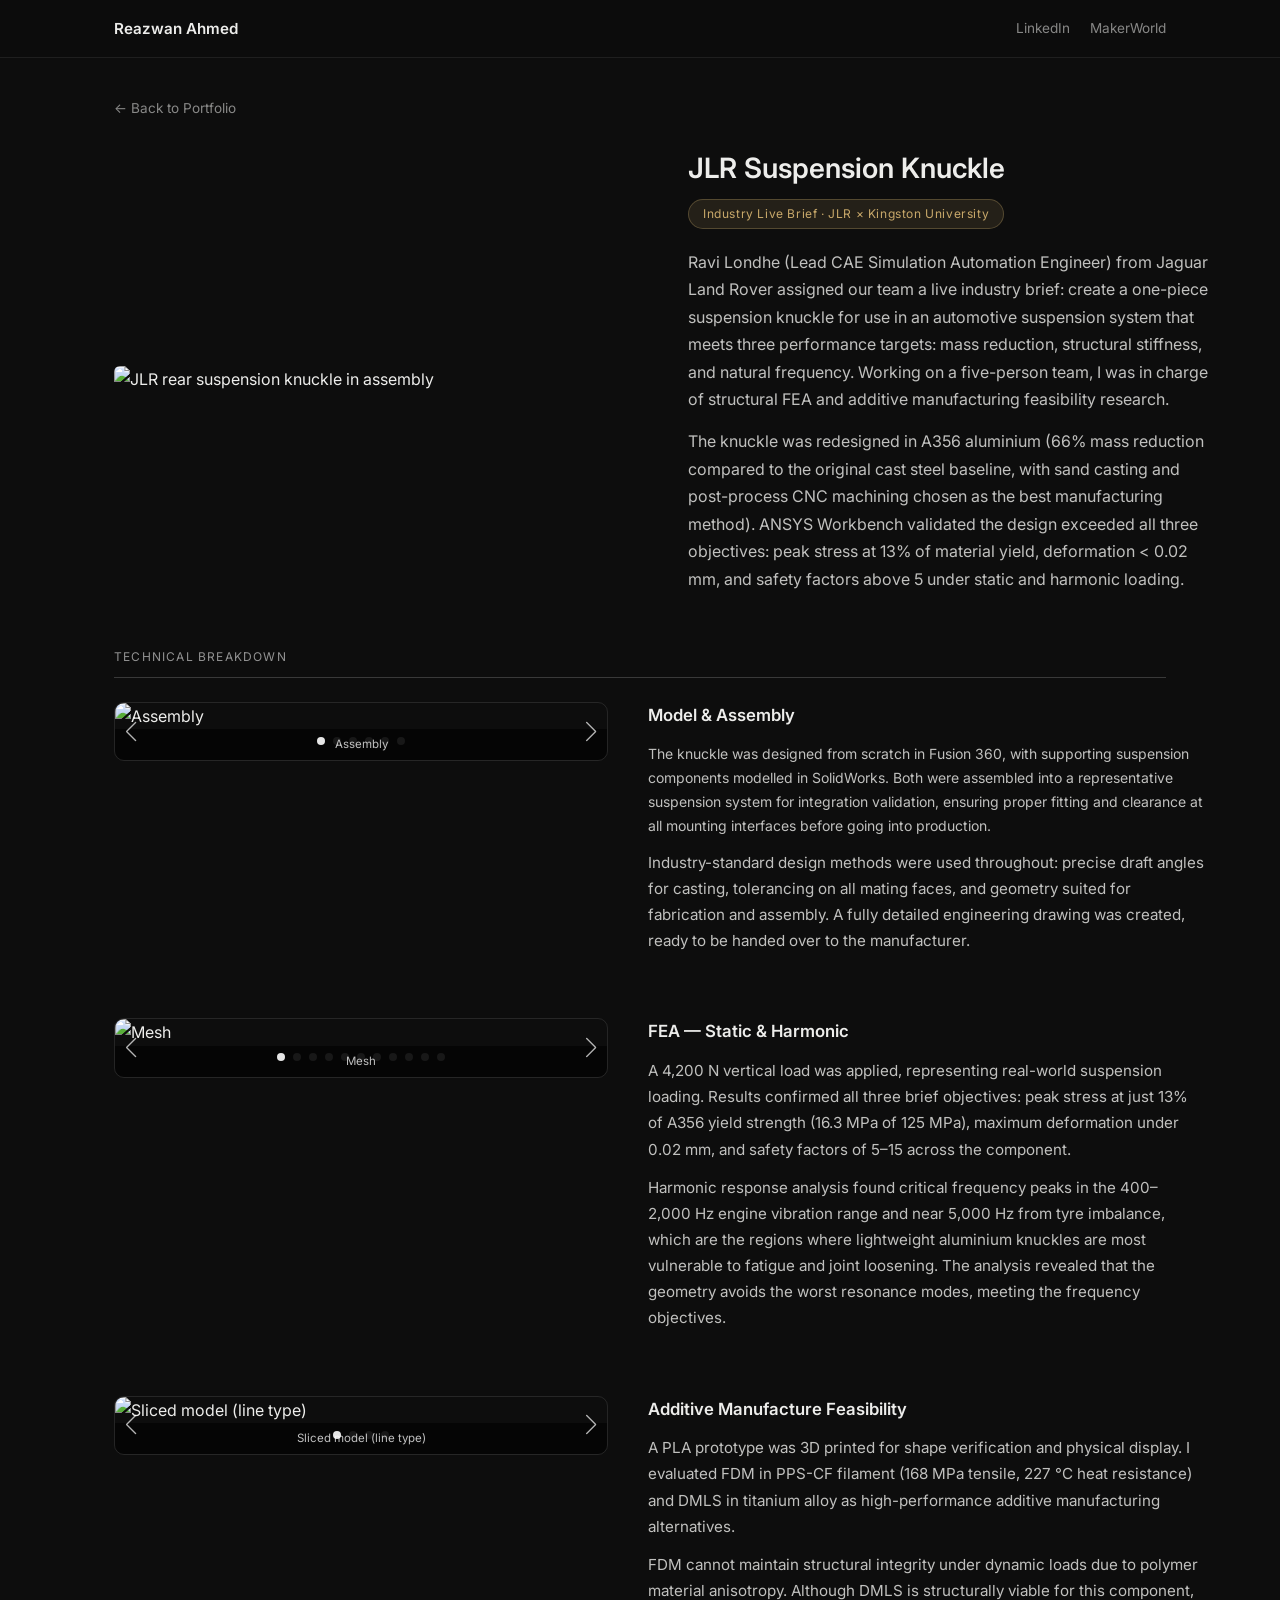
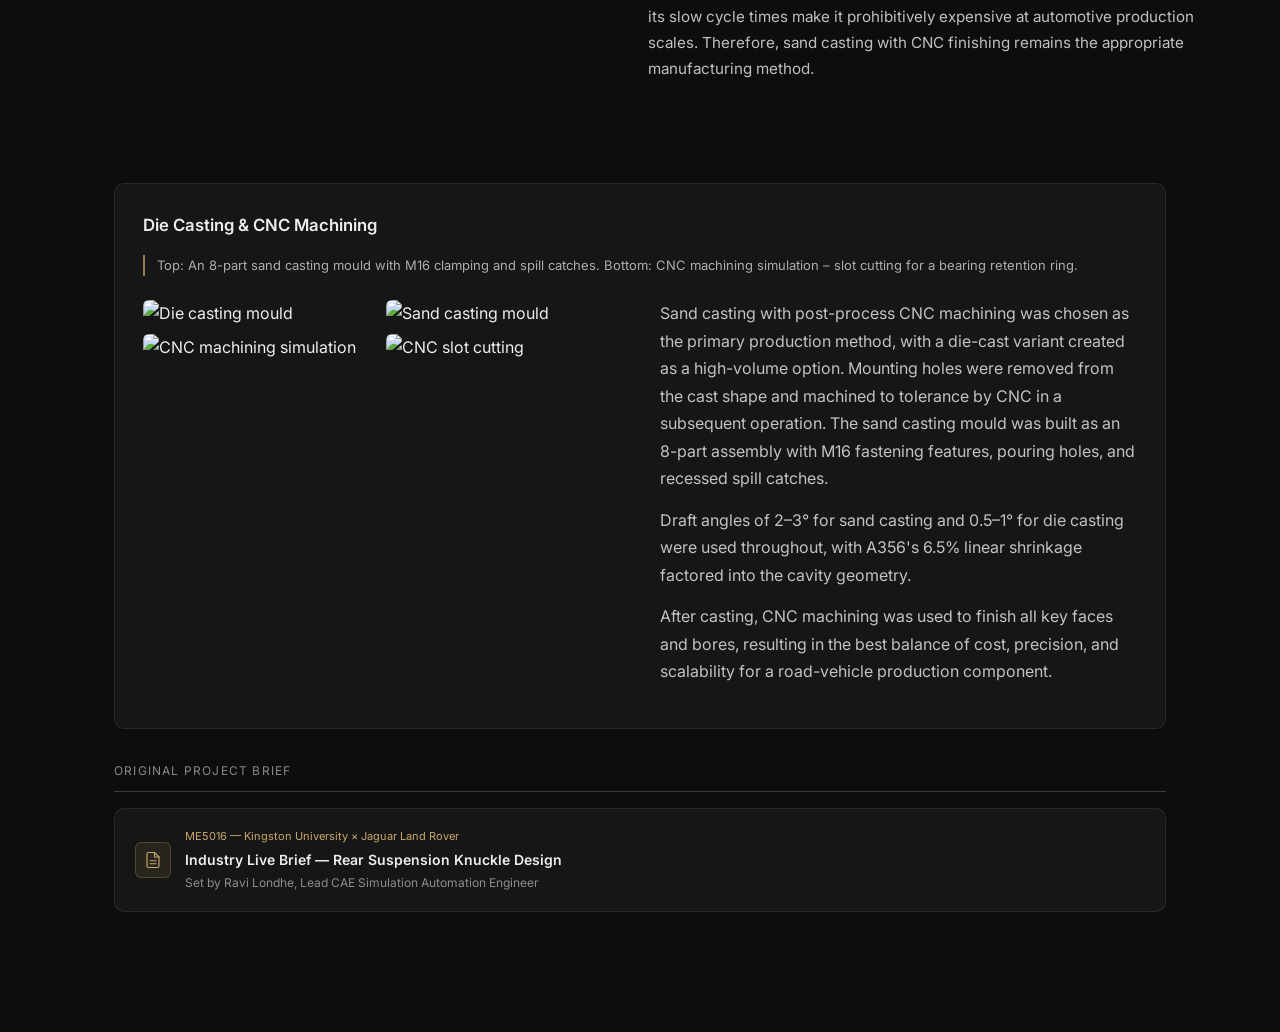
==== steering-knuckle-design.html @ e735f598 "Add files via upload" ====
<!DOCTYPE html>
<html lang="en">
<head>
  <meta charset="UTF-8">
  <meta name="viewport" content="width=device-width, initial-scale=1.0">
  <title>Steering Knuckle Design — Reazwan Ahmed</title>
  <link rel="stylesheet" href="https://cdn.jsdelivr.net/npm/swiper@11/swiper-bundle.min.css">
  <link rel="stylesheet" href="style.css">
  <style>
    :root { --accent: #c8a86a; }
    .proj-tag { background: rgba(200,168,106,0.12); color: var(--accent); border: 1px solid rgba(200,168,106,0.3); }
    .img-card:hover { border-color: rgba(200,168,106,0.4); box-shadow: 0 6px 28px rgba(200,168,106,0.15); }
    .tech-divider { color: var(--accent); opacity: 1; letter-spacing: 0.1em; text-transform: uppercase; color: rgba(255,255,255,0.55); }
    .dc-note { border-left-color: var(--accent); }
    .brief-meta { color: var(--accent); }
    .brief-icon { background: rgba(200,168,106,0.1); border: 1px solid rgba(200,168,106,0.25); }
  </style>
</head>
<body>

<header class="site-header">
  <div class="header-inner">
    <a href="index.html" class="site-name">Reazwan Ahmed</a>
    <nav class="header-nav">
      <a href="https://www.linkedin.com/in/reazwan-ahmed-b63a71216/" target="_blank" rel="noopener">LinkedIn</a>
      <a href="https://makerworld.com/en/@ShadowLord" target="_blank" rel="noopener">MakerWorld</a>
    </nav>
  </div>
</header>

<div class="page-wrap">

  <a href="index.html" class="back-link">&#8592; Back to Portfolio</a>

  <!-- Hero -->
  <div class="proj-hero" style="grid-template-columns: 50% 50%;">
    <div>
      <img src="https://myportfolioreazwan.com/wp-content/uploads/2025/04/image-1.png"
           alt="JLR rear suspension knuckle in assembly"
           style="width:100%; border-radius:6px;">
    </div>
    <div>
      <h1>JLR Suspension Knuckle</h1>
      <span class="proj-tag">Industry Live Brief &middot; JLR &times; Kingston University</span>
      <p>Ravi Londhe (Lead CAE Simulation Automation Engineer) from Jaguar Land Rover assigned our team a live industry brief: create a one-piece suspension knuckle for use in an automotive suspension system that meets three performance targets: mass reduction, structural stiffness, and natural frequency. Working on a five-person team, I was in charge of structural FEA and additive manufacturing feasibility research.</p>
      <p>The knuckle was redesigned in A356 aluminium (66% mass reduction compared to the original cast steel baseline, with sand casting and post-process CNC machining chosen as the best manufacturing method). ANSYS Workbench validated the design exceeded all three objectives: peak stress at 13% of material yield, deformation &lt; 0.02 mm, and safety factors above 5 under static and harmonic loading.</p>
    </div>
  </div>

  <p class="tech-divider">Technical Breakdown</p>

  <!-- Model & Assembly -->
  <div class="row-2col" style="grid-template-columns: 47% 53%;">
    <div class="img-card">
      <div class="swiper" id="sw-model">
        <div class="swiper-wrapper">
          <div class="swiper-slide"><figure><img src="https://myportfolioreazwan.com/wp-content/uploads/2025/04/picture4-1.png" alt="Assembly"><figcaption>Assembly</figcaption></figure></div>
          <div class="swiper-slide"><figure><img src="https://myportfolioreazwan.com/wp-content/uploads/2025/04/picture5-1.png" alt="Assembly"><figcaption>Assembly</figcaption></figure></div>
          <div class="swiper-slide"><figure><img src="https://myportfolioreazwan.com/wp-content/uploads/2025/04/picture6-1.png" alt="Assembly"><figcaption>Assembly</figcaption></figure></div>
          <div class="swiper-slide"><figure><img src="https://myportfolioreazwan.com/wp-content/uploads/2025/04/picture2.png" alt="3D Model"><figcaption>3D Model</figcaption></figure></div>
          <div class="swiper-slide"><figure><img src="https://myportfolioreazwan.com/wp-content/uploads/2025/04/picture3-1.png" alt="3D Model"><figcaption>3D Model</figcaption></figure></div>
          <div class="swiper-slide"><figure><img src="https://myportfolioreazwan.com/wp-content/uploads/2026/05/part-drawing.png" alt="Engineering Drawing"><figcaption>Engineering Drawing</figcaption></figure></div>
        </div>
        <div class="swiper-pagination"></div>
        <div class="swiper-button-prev"></div>
        <div class="swiper-button-next"></div>
      </div>
    </div>
    <div>
      <h3>Model &amp; Assembly</h3>
      <p class="sm">The knuckle was designed from scratch in Fusion 360, with supporting suspension components modelled in SolidWorks. Both were assembled into a representative suspension system for integration validation, ensuring proper fitting and clearance at all mounting interfaces before going into production.</p>
      <p>Industry-standard design methods were used throughout: precise draft angles for casting, tolerancing on all mating faces, and geometry suited for fabrication and assembly. A fully detailed engineering drawing was created, ready to be handed over to the manufacturer.</p>
    </div>
  </div>

  <!-- FEA -->
  <div class="row-2col" style="grid-template-columns: 47% 53%;">
    <div class="img-card">
      <div class="swiper" id="sw-fea">
        <div class="swiper-wrapper">
          <div class="swiper-slide"><figure><img src="https://myportfolioreazwan.com/wp-content/uploads/2025/04/picture7-1.png" alt="Mesh"><figcaption>Mesh</figcaption></figure></div>
          <div class="swiper-slide"><figure><img src="https://myportfolioreazwan.com/wp-content/uploads/2025/04/picture9.png" alt="Force / Load"><figcaption>Force / Load</figcaption></figure></div>
          <div class="swiper-slide"><figure><img src="https://myportfolioreazwan.com/wp-content/uploads/2025/04/equivalent-von-mises-stress1.png" alt="Von Mises stress"><figcaption>Von Mises stress</figcaption></figure></div>
          <div class="swiper-slide"><figure><img src="https://myportfolioreazwan.com/wp-content/uploads/2025/04/equivalent-von-mises-stress.png" alt="Von Mises stress — critical region"><figcaption>Von Mises stress — critical region</figcaption></figure></div>
          <div class="swiper-slide"><figure><img src="https://myportfolioreazwan.com/wp-content/uploads/2025/04/picture12.png" alt="Total deformation"><figcaption>Total deformation</figcaption></figure></div>
          <div class="swiper-slide"><figure><img src="https://myportfolioreazwan.com/wp-content/uploads/2025/04/picture11.png" alt="Total deformation — detail"><figcaption>Total deformation — detail</figcaption></figure></div>
          <div class="swiper-slide"><figure><img src="https://myportfolioreazwan.com/wp-content/uploads/2025/04/equivalent-von-mises-strain2.png" alt="Normal strain"><figcaption>Normal strain</figcaption></figure></div>
          <div class="swiper-slide"><figure><img src="https://myportfolioreazwan.com/wp-content/uploads/2025/04/equivalent-von-mises-strain.png" alt="Normal strain — critical region"><figcaption>Normal strain — critical region</figcaption></figure></div>
          <div class="swiper-slide"><figure><img src="https://myportfolioreazwan.com/wp-content/uploads/2026/05/harnoniuc-rsponse-stress-1.png" alt="Harmonic response — stress"><figcaption>Harmonic response — stress</figcaption></figure></div>
          <div class="swiper-slide"><figure><img src="https://myportfolioreazwan.com/wp-content/uploads/2026/05/harnoniuc-rsponse-deformation.png" alt="Harmonic response — deformation"><figcaption>Harmonic response — deformation</figcaption></figure></div>
          <div class="swiper-slide"><figure><img src="https://myportfolioreazwan.com/wp-content/uploads/2026/05/harnoniuc-rsponse-strain.png" alt="Harmonic response — strain"><figcaption>Harmonic response — strain</figcaption></figure></div>
        </div>
        <div class="swiper-pagination"></div>
        <div class="swiper-button-prev"></div>
        <div class="swiper-button-next"></div>
      </div>
    </div>
    <div>
      <h3>FEA — Static &amp; Harmonic</h3>
      <p>A 4,200&nbsp;N vertical load was applied, representing real-world suspension loading. Results confirmed all three brief objectives: peak stress at just 13% of A356 yield strength (16.3&nbsp;MPa of 125&nbsp;MPa), maximum deformation under 0.02&nbsp;mm, and safety factors of 5–15 across the component.</p>
      <p>Harmonic response analysis found critical frequency peaks in the 400–2,000&nbsp;Hz engine vibration range and near 5,000&nbsp;Hz from tyre imbalance, which are the regions where lightweight aluminium knuckles are most vulnerable to fatigue and joint loosening. The analysis revealed that the geometry avoids the worst resonance modes, meeting the frequency objectives.</p>
    </div>
  </div>

  <!-- Additive Manufacture -->
  <div class="row-2col" style="grid-template-columns: 47% 53%;">
    <div class="img-card">
      <div class="swiper" id="sw-am">
        <div class="swiper-wrapper">
          <div class="swiper-slide"><figure><img src="https://myportfolioreazwan.com/wp-content/uploads/2025/04/3d2.png" alt="Sliced model (line type)"><figcaption>Sliced model (line type)</figcaption></figure></div>
          <div class="swiper-slide"><figure><img src="https://myportfolioreazwan.com/wp-content/uploads/2026/05/layer-line-400-780.png" alt="Layer 400 of 740"><figcaption>Layer 400 of 740</figcaption></figure></div>
          <div class="swiper-slide"><figure><img src="https://myportfolioreazwan.com/wp-content/uploads/2025/04/3d1.png" alt="Print orientations"><figcaption>Print orientations</figcaption></figure></div>
          <div class="swiper-slide"><figure><img src="https://myportfolioreazwan.com/wp-content/uploads/2025/04/picture13.jpg" alt="Printed PLA prototype"><figcaption>Printed PLA prototype</figcaption></figure></div>
        </div>
        <div class="swiper-pagination"></div>
        <div class="swiper-button-prev"></div>
        <div class="swiper-button-next"></div>
      </div>
    </div>
    <div>
      <h3>Additive Manufacture Feasibility</h3>
      <p>A PLA prototype was 3D printed for shape verification and physical display. I evaluated FDM in PPS-CF filament (168&nbsp;MPa tensile, 227&nbsp;°C heat resistance) and DMLS in titanium alloy as high-performance additive manufacturing alternatives.</p>
      <p>FDM cannot maintain structural integrity under dynamic loads due to polymer material anisotropy. Although DMLS is structurally viable for this component, its slow cycle times make it prohibitively expensive at automotive production scales. Therefore, sand casting with CNC finishing remains the appropriate manufacturing method.</p>
    </div>
  </div>

  <!-- Die Casting card -->
  <div class="dc-card">
    <h3>Die Casting &amp; CNC Machining</h3>
    <p class="dc-note">Top: An 8-part sand casting mould with M16 clamping and spill catches. Bottom: CNC machining simulation – slot cutting for a bearing retention ring.</p>
    <div class="dc-inner">
      <div class="dc-gallery">
        <img src="https://myportfolioreazwan.com/wp-content/uploads/2026/05/picture7.jpg" alt="Die casting mould" loading="lazy">
        <img src="https://myportfolioreazwan.com/wp-content/uploads/2026/05/mouldcastingpicturewithclampig2.png" alt="Sand casting mould" loading="lazy">
        <img src="https://myportfolioreazwan.com/wp-content/uploads/2026/05/cnc-machine.png" alt="CNC machining simulation" loading="lazy">
        <img src="https://myportfolioreazwan.com/wp-content/uploads/2026/05/cnc-machine-2-.png" alt="CNC slot cutting" loading="lazy">
      </div>
      <div class="dc-text">
        <p>Sand casting with post-process CNC machining was chosen as the primary production method, with a die-cast variant created as a high-volume option. Mounting holes were removed from the cast shape and machined to tolerance by CNC in a subsequent operation. The sand casting mould was built as an 8-part assembly with M16 fastening features, pouring holes, and recessed spill catches.</p>
        <p>Draft angles of 2–3° for sand casting and 0.5–1° for die casting were used throughout, with A356's 6.5% linear shrinkage factored into the cavity geometry.</p>
        <p>After casting, CNC machining was used to finish all key faces and bores, resulting in the best balance of cost, precision, and scalability for a road-vehicle production component.</p>
      </div>
    </div>
  </div>

  <!-- Project brief (no link — contains personal contact details) -->
  <div class="brief-section">
    <p class="brief-lbl">Original project brief</p>
    <div class="brief-card">
      <div class="brief-icon">
        <svg width="18" height="18" viewBox="0 0 24 24" fill="none" stroke="#c8a86a" stroke-width="1.5" stroke-linecap="round" stroke-linejoin="round">
          <path d="M14 2H6a2 2 0 00-2 2v16a2 2 0 002 2h12a2 2 0 002-2V8z"></path>
          <polyline points="14 2 14 8 20 8"></polyline>
          <line x1="16" y1="13" x2="8" y2="13"></line>
          <line x1="16" y1="17" x2="8" y2="17"></line>
        </svg>
      </div>
      <div>
        <div class="brief-meta">ME5016 — Kingston University &times; Jaguar Land Rover</div>
        <div class="brief-title">Industry Live Brief — Rear Suspension Knuckle Design</div>
        <div class="brief-sub">Set by Ravi Londhe, Lead CAE Simulation Automation Engineer</div>
      </div>
    </div>
  </div>

</div>

<script src="https://cdn.jsdelivr.net/npm/swiper@11/swiper-bundle.min.js"></script>
<script>
  const cfg = {
    loop: true,
    navigation: { nextEl: '.swiper-button-next', prevEl: '.swiper-button-prev' },
    pagination: { el: '.swiper-pagination', clickable: true },
  };
  new Swiper('#sw-model', cfg);
  new Swiper('#sw-fea', cfg);
  new Swiper('#sw-am', cfg);
</script>

</body>
</html>
---- style.css ----
@import url('https://fonts.googleapis.com/css2?family=Inter:wght@300;400;500;600;700&display=swap');

*, *::before, *::after { box-sizing: border-box; margin: 0; padding: 0; }
img { max-width: 100%; display: block; }
a { color: inherit; text-decoration: none; }
button { font-family: inherit; cursor: pointer; }

:root {
  --bg: #0d0d0d;
  --surface: rgba(255,255,255,0.04);
  --border: rgba(255,255,255,0.08);
  --border-h: rgba(255,255,255,0.22);
  --text: #ededeb;
  --muted: rgba(237,237,235,0.55);
  --max-w: 1100px;
  --px: 24px;
}

html { scroll-behavior: smooth; }

body {
  background: var(--bg);
  color: var(--text);
  font-family: 'Inter', -apple-system, BlinkMacSystemFont, 'Segoe UI', sans-serif;
  font-size: 16px;
  line-height: 1.65;
  -webkit-font-smoothing: antialiased;
}

/* ─── HEADER ─── */
.site-header {
  position: sticky;
  top: 0;
  z-index: 100;
  background: rgba(13,13,13,0.88);
  backdrop-filter: blur(12px);
  -webkit-backdrop-filter: blur(12px);
  border-bottom: 1px solid var(--border);
}

.header-inner {
  max-width: var(--max-w);
  margin: 0 auto;
  padding: 16px var(--px);
  display: flex;
  align-items: center;
  justify-content: space-between;
}

.site-name { font-weight: 600; font-size: 0.95rem; }

.header-nav { display: flex; gap: 20px; }
.header-nav a {
  font-size: 0.85rem;
  color: var(--muted);
  transition: color 0.15s;
}
.header-nav a:hover { color: var(--text); }

/* ─── HERO ─── */
.hero {
  max-width: var(--max-w);
  margin: 0 auto;
  padding: 64px var(--px) 48px;
  display: grid;
  grid-template-columns: 40% 1fr;
  gap: 52px;
  align-items: center;
}

.hero-photo img {
  width: 100%;
  border-radius: 8px;
}

.hero-bio h1 {
  font-size: 2rem;
  font-weight: 400;
  line-height: 1.2;
  margin-bottom: 20px;
}

.hero-bio h1 strong { font-weight: 700; }

.hero-bio p {
  font-size: 0.95rem;
  line-height: 1.72;
  color: rgba(237,237,235,0.78);
  margin-bottom: 14px;
}

.hero-links {
  display: flex;
  gap: 10px;
  margin: 24px 0 14px;
}

.hero-links a {
  font-size: 0.85rem;
  border: 1px solid var(--border);
  border-radius: 6px;
  padding: 6px 16px;
  color: var(--muted);
  transition: all 0.15s;
}
.hero-links a:hover { color: var(--text); border-color: var(--border-h); }

.cv-btn {
  display: inline-block;
  background: var(--surface);
  border: 1px solid var(--border);
  border-radius: 8px;
  padding: 10px 20px;
  font-size: 0.875rem;
  font-weight: 500;
  transition: all 0.15s;
}
.cv-btn:hover { background: rgba(255,255,255,0.08); border-color: var(--border-h); }

/* ─── SECTION SHARED ─── */
.section-wrap {
  max-width: var(--max-w);
  margin: 0 auto;
  padding: 0 var(--px) 64px;
}

.section-h2 {
  font-size: 1.35rem;
  font-weight: 600;
  margin-bottom: 32px;
}

/* ─── PORTFOLIO GRID ─── */
.projects-grid {
  display: grid;
  grid-template-columns: repeat(2, 1fr);
  gap: 18px;
}

.project-card {
  background: var(--surface);
  border: 1px solid var(--border);
  border-radius: 10px;
  overflow: hidden;
  display: block;
  transition: border-color 0.2s, box-shadow 0.2s, transform 0.2s;
}

a.project-card:hover {
  border-color: var(--border-h);
  box-shadow: 0 12px 40px rgba(0,0,0,0.65);
  transform: translateY(-3px);
}

.card-img {
  width: 100%;
  overflow: hidden;
  background: rgba(255,255,255,0.02);
  aspect-ratio: 16 / 9;
}
.card-img img { width: 100%; height: 100%; object-fit: cover; }

.project-card h3 { font-size: 0.95rem; font-weight: 600; padding: 14px 16px 8px; }
.project-card p { font-size: 0.85rem; line-height: 1.65; color: var(--muted); padding: 0 16px 16px; }

/* ─── CERT CAROUSEL ─── */
.cert-wrap {
  position: relative;
  max-width: 680px;
  margin: 0 auto;
}

.cert-track-outer { overflow: hidden; border-radius: 8px; }
.cert-track {
  display: flex;
  transition: transform 0.35s ease;
}
.cert-slide { min-width: 100%; text-align: center; }
.cert-slide img { width: 100%; border-radius: 8px; }
.cert-caption { font-size: 0.78rem; color: var(--muted); margin-top: 8px; font-style: italic; }

.cert-btn {
  position: absolute;
  top: 50%;
  transform: translateY(-50%);
  background: rgba(255,255,255,0.07);
  border: 1px solid var(--border);
  color: var(--text);
  border-radius: 50%;
  width: 38px;
  height: 38px;
  display: flex;
  align-items: center;
  justify-content: center;
  font-size: 1rem;
  transition: background 0.15s;
}
.cert-btn:hover { background: rgba(255,255,255,0.14); }
.cert-prev { left: -52px; }
.cert-next { right: -52px; }

/* ─── EXPERTISE ─── */
.expertise-grid {
  display: grid;
  grid-template-columns: repeat(3, 1fr);
  gap: 36px;
}

.expertise-item img {
  width: 100%;
  border-radius: 8px;
  margin-bottom: 16px;
}

.expertise-item h3 { font-size: 1.05rem; font-weight: 600; margin-bottom: 10px; }
.expertise-item p { font-size: 0.875rem; line-height: 1.72; color: var(--muted); }

/* ─── CONTACT ─── */
.contact-form { max-width: 520px; }
.form-group { margin-bottom: 16px; }
.form-group label { display: block; font-size: 0.85rem; color: var(--muted); margin-bottom: 6px; }
.form-group .req { color: rgba(255,120,120,0.8); }

.form-group input,
.form-group textarea {
  width: 100%;
  background: var(--surface);
  border: 1px solid var(--border);
  border-radius: 6px;
  color: var(--text);
  font-family: inherit;
  font-size: 0.9rem;
  padding: 10px 14px;
  outline: none;
  transition: border-color 0.15s;
}
.form-group input:focus,
.form-group textarea:focus { border-color: var(--border-h); }
.form-group textarea { resize: vertical; min-height: 120px; }

.contact-form button[type="submit"] {
  background: var(--surface);
  border: 1px solid var(--border);
  border-radius: 6px;
  color: var(--text);
  font-size: 0.9rem;
  font-weight: 500;
  padding: 10px 28px;
  margin-top: 4px;
  transition: all 0.15s;
}
.contact-form button[type="submit"]:hover {
  background: rgba(255,255,255,0.1);
  border-color: var(--border-h);
}

/* ─── PROJECT PAGES ─── */
.page-wrap {
  max-width: var(--max-w);
  margin: 0 auto;
  padding: 36px var(--px) 80px;
}

.back-link {
  display: inline-block;
  font-size: 0.85rem;
  color: var(--muted);
  margin-bottom: 32px;
  transition: color 0.15s;
}
.back-link:hover { color: var(--text); }

.proj-hero {
  display: grid;
  gap: 48px;
  align-items: center;
  padding-bottom: 40px;
}

.proj-hero h1 {
  font-size: 1.75rem;
  font-weight: 600;
  line-height: 1.2;
  margin-bottom: 14px;
}

.proj-hero p {
  font-size: 1rem;
  line-height: 1.72;
  color: rgba(237,237,235,0.8);
  margin-bottom: 14px;
}

.proj-tag {
  display: inline-block;
  border-radius: 20px;
  padding: 4px 14px;
  font-size: 0.75rem;
  letter-spacing: 0.05em;
  margin-bottom: 20px;
}

.section-lbl {
  font-size: 0.7rem;
  letter-spacing: 0.12em;
  opacity: 0.4;
  font-weight: 500;
  border-bottom: 1px solid rgba(255,255,255,0.07);
  padding-bottom: 0.75rem;
  margin-bottom: 1.5rem;
}

.tech-divider {
  font-size: 0.75rem;
  letter-spacing: 0.1em;
  text-transform: uppercase;
  color: var(--muted);
  border-bottom: 1px solid rgba(255,255,255,0.18);
  padding-bottom: 10px;
  margin: 0 0 24px;
}

/* Two-column section rows */
.row-2col {
  display: grid;
  gap: 40px;
  align-items: start;
  padding-bottom: 52px;
}

.row-2col h3 { font-size: 1.05rem; font-weight: 600; margin-bottom: 12px; }
.row-2col p { font-size: 0.95rem; line-height: 1.72; color: rgba(237,237,235,0.8); margin-bottom: 12px; }
.row-2col p.sm { font-size: 0.875rem; }

/* Image card frame */
.img-card {
  border: 1px solid rgba(255,255,255,0.1);
  border-radius: 10px;
  overflow: hidden;
  transition: border-color 0.25s, box-shadow 0.25s;
}

/* CFD Metrics row */
.metrics-row {
  display: grid;
  grid-template-columns: repeat(4,1fr);
  gap: 12px;
  margin-bottom: 36px;
}
.metric-card {
  background: var(--surface);
  border: 1px solid rgba(255,255,255,0.07);
  border-radius: 8px;
  padding: 16px 12px;
  text-align: center;
}
.metric-val { font-size: 1rem; font-weight: 600; margin-bottom: 5px; line-height: 1.2; }
.metric-lbl { font-size: 0.65rem; opacity: 0.45; line-height: 1.45; }

/* Three-column tech cards (CFD) */
.tech-cards-3 {
  display: grid;
  grid-template-columns: repeat(3,1fr);
  gap: 16px;
}
.tech-card {
  background: var(--surface);
  border: 1px solid var(--border);
  border-radius: 10px;
  overflow: hidden;
  transition: border-color 0.2s, box-shadow 0.2s, transform 0.2s;
  cursor: default;
}
.tech-card h3 { font-size: 15px; font-weight: 600; padding: 16px 16px 0; margin-bottom: 8px; }
.tech-card p { padding: 0 16px 16px; font-size: 13px; line-height: 1.72; color: var(--muted); }

/* Die cast card */
.dc-card {
  background: var(--surface);
  border: 1px solid var(--border);
  border-radius: 10px;
  padding: 28px;
  margin-top: 36px;
  transition: border-color 0.2s, box-shadow 0.2s;
}
.dc-card:hover { border-color: var(--border-h); box-shadow: 0 12px 40px rgba(0,0,0,0.65); }
.dc-card h3 { font-size: 1.05rem; font-weight: 600; margin-bottom: 16px; }
.dc-note {
  border-left: 2px solid;
  padding-left: 12px;
  font-size: 13px;
  line-height: 1.6;
  opacity: 0.7;
  margin-bottom: 24px;
}
.dc-inner { display: grid; grid-template-columns: 1fr 1fr; gap: 40px; align-items: start; }
.dc-gallery { display: grid; grid-template-columns: 1fr 1fr; gap: 8px; }
.dc-gallery img { width: 100%; border-radius: 6px; }
.dc-text p { font-size: 1rem; line-height: 1.72; color: rgba(237,237,235,0.8); margin-bottom: 14px; }

/* Brief card */
.brief-section { padding: 32px 0 40px; }
.brief-lbl {
  font-size: 0.75rem;
  letter-spacing: 0.1em;
  text-transform: uppercase;
  color: var(--muted);
  border-bottom: 1px solid rgba(255,255,255,0.18);
  padding-bottom: 10px;
  margin-bottom: 16px;
}
.brief-card {
  display: flex;
  gap: 14px;
  align-items: center;
  background: var(--surface);
  border: 1px solid var(--border);
  border-radius: 10px;
  padding: 18px 20px;
}
.brief-icon {
  width: 36px; height: 36px;
  border-radius: 6px;
  display: flex;
  align-items: center;
  justify-content: center;
  flex-shrink: 0;
}
.brief-meta { font-size: 11px; margin-bottom: 3px; }
.brief-title { font-size: 14px; font-weight: 600; }
.brief-sub { font-size: 12px; opacity: 0.55; margin-top: 2px; }

/* Swiper customisation */
.swiper { border-radius: 0; }
.swiper-slide img { width: 100%; display: block; }
.swiper-slide figcaption {
  background: rgba(0,0,0,0.55);
  color: rgba(255,255,255,0.75);
  font-size: 0.72rem;
  padding: 6px 10px;
  text-align: center;
}
.swiper-button-prev,
.swiper-button-next { --swiper-navigation-size: 20px; color: rgba(255,255,255,0.7) !important; }
.swiper-pagination-bullet { background: rgba(255,255,255,0.4) !important; }
.swiper-pagination-bullet-active { background: rgba(255,255,255,0.9) !important; }

/* ─── RESPONSIVE ─── */
@media (max-width: 860px) {
  .hero { grid-template-columns: 1fr; gap: 32px; padding: 40px var(--px); }
  .hero-photo { max-width: 260px; margin: 0 auto; }
  .projects-grid { grid-template-columns: 1fr; }
  .expertise-grid { grid-template-columns: 1fr; gap: 40px; }
  .cert-prev { left: 0; }
  .cert-next { right: 0; }
  .proj-hero { grid-template-columns: 1fr !important; }
  .row-2col { grid-template-columns: 1fr !important; }
  .tech-cards-3 { grid-template-columns: 1fr; }
  .metrics-row { grid-template-columns: repeat(2, 1fr); }
  .dc-inner { grid-template-columns: 1fr; }
}

@media (max-width: 520px) {
  .cert-btn { display: none; }
  .cert-wrap { padding-bottom: 24px; }
}
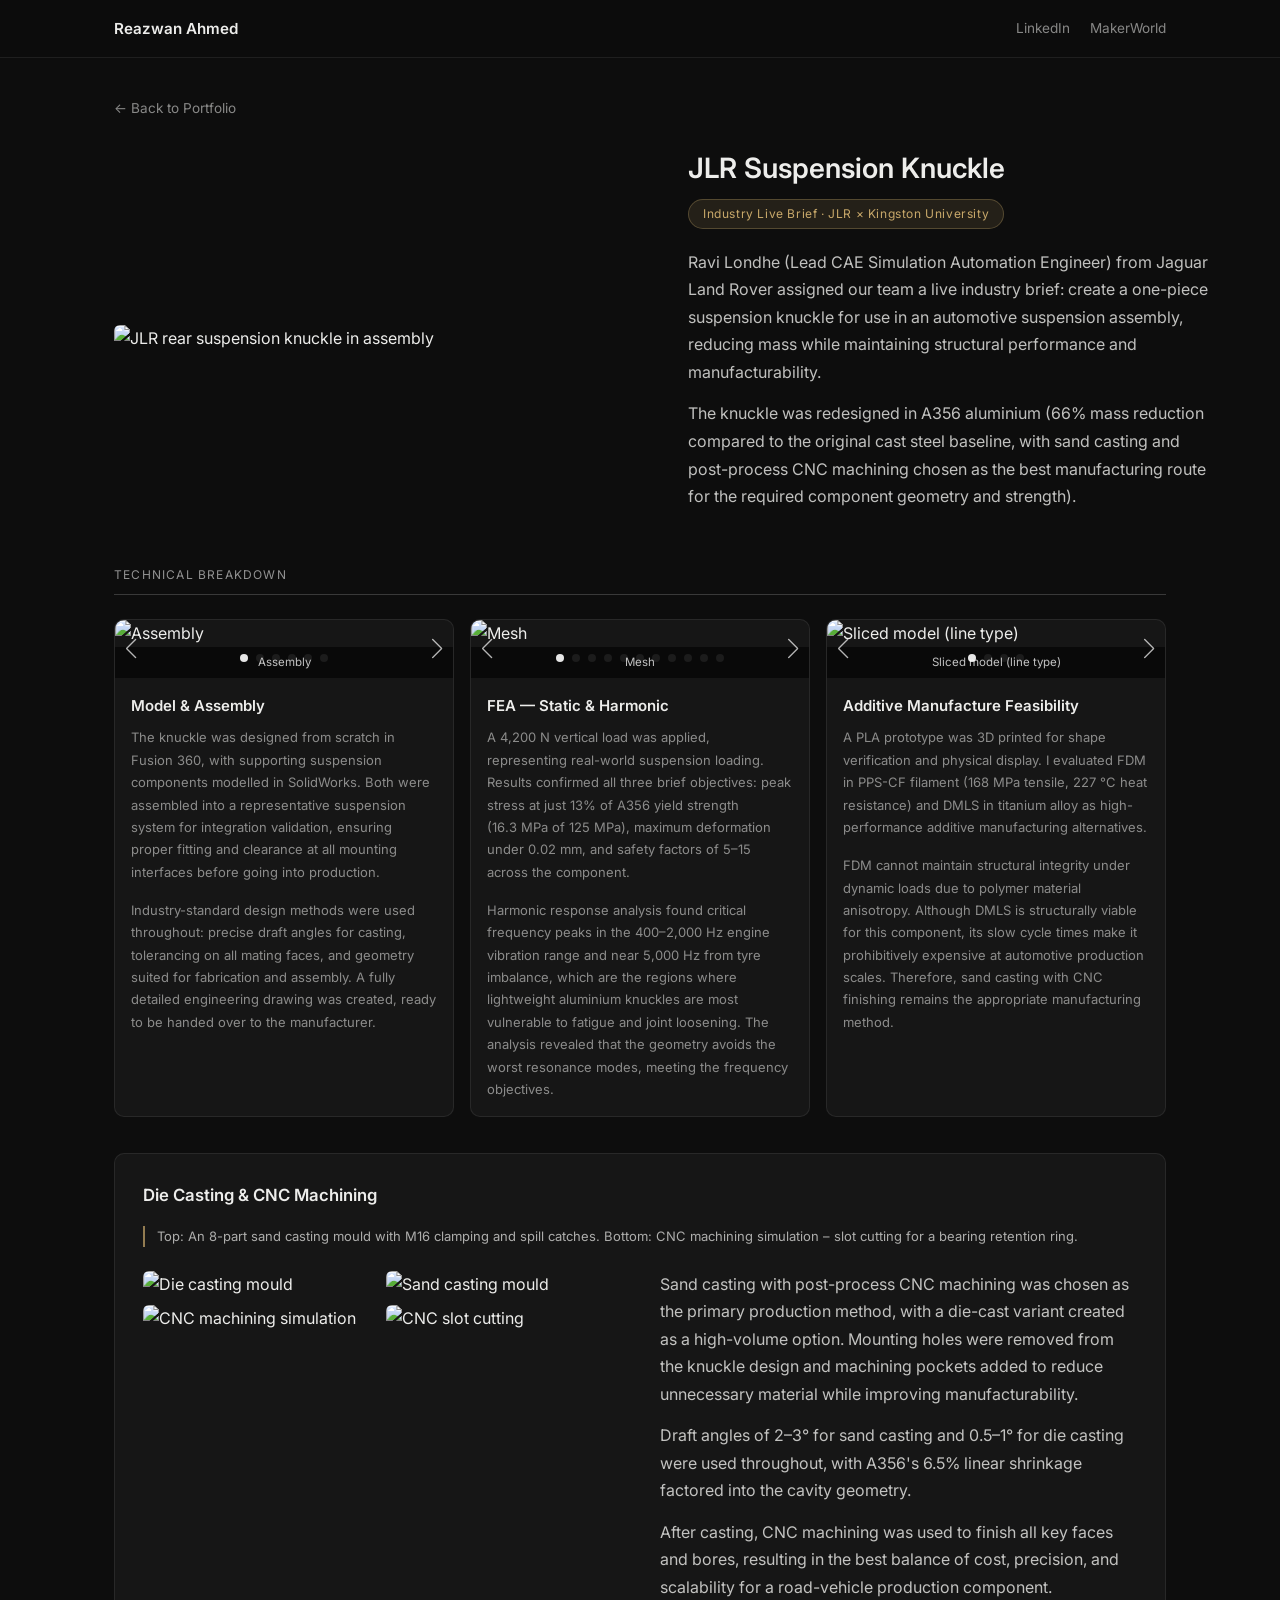
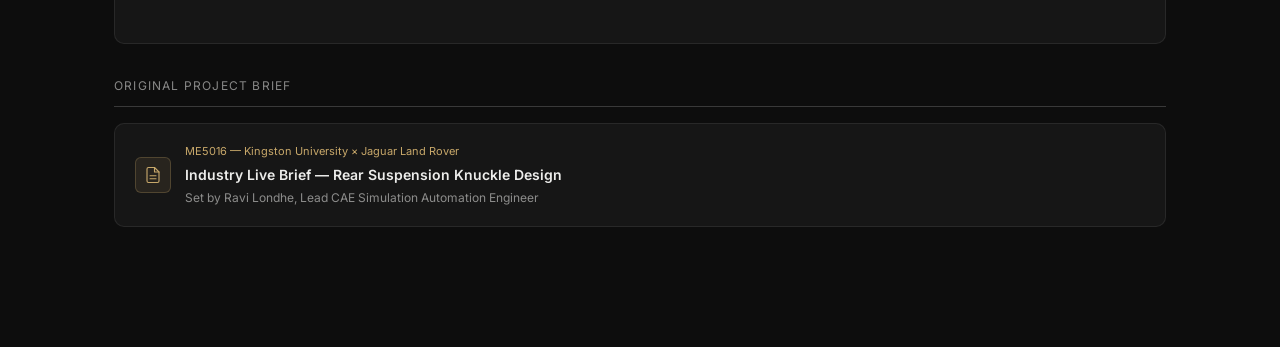
==== commit 78997a80: "Update steering knuckle page to use the same three-card technical breakdown layout as the submarine " ====
--- a/steering-knuckle-design.html
+++ b/steering-knuckle-design.html
@@ -42,16 +42,15 @@
     <div>
       <h1>JLR Suspension Knuckle</h1>
       <span class="proj-tag">Industry Live Brief &middot; JLR &times; Kingston University</span>
-      <p>Ravi Londhe (Lead CAE Simulation Automation Engineer) from Jaguar Land Rover assigned our team a live industry brief: create a one-piece suspension knuckle for use in an automotive suspension system that meets three performance targets: mass reduction, structural stiffness, and natural frequency. Working on a five-person team, I was in charge of structural FEA and additive manufacturing feasibility research.</p>
-      <p>The knuckle was redesigned in A356 aluminium (66% mass reduction compared to the original cast steel baseline, with sand casting and post-process CNC machining chosen as the best manufacturing method). ANSYS Workbench validated the design exceeded all three objectives: peak stress at 13% of material yield, deformation &lt; 0.02 mm, and safety factors above 5 under static and harmonic loading.</p>
+      <p>Ravi Londhe (Lead CAE Simulation Automation Engineer) from Jaguar Land Rover assigned our team a live industry brief: create a one-piece suspension knuckle for use in an automotive suspension assembly, reducing mass while maintaining structural performance and manufacturability.</p>
+      <p>The knuckle was redesigned in A356 aluminium (66% mass reduction compared to the original cast steel baseline, with sand casting and post-process CNC machining chosen as the best manufacturing route for the required component geometry and strength).</p>
     </div>
   </div>
 
-  <p class="tech-divider">Technical Breakdown</p>
+  <p class="tech-divider">Technical breakdown</p>
 
-  <!-- Model & Assembly -->
-  <div class="row-2col" style="grid-template-columns: 47% 53%;">
-    <div class="img-card">
+  <div class="tech-cards-3">
+    <div class="tech-card">
       <div class="swiper" id="sw-model">
         <div class="swiper-wrapper">
           <div class="swiper-slide"><figure><img src="https://myportfolioreazwan.com/wp-content/uploads/2025/04/picture4-1.png" alt="Assembly"><figcaption>Assembly</figcaption></figure></div>
@@ -65,46 +64,36 @@
         <div class="swiper-button-prev"></div>
         <div class="swiper-button-next"></div>
       </div>
-    </div>
-    <div>
       <h3>Model &amp; Assembly</h3>
-      <p class="sm">The knuckle was designed from scratch in Fusion 360, with supporting suspension components modelled in SolidWorks. Both were assembled into a representative suspension system for integration validation, ensuring proper fitting and clearance at all mounting interfaces before going into production.</p>
+      <p>The knuckle was designed from scratch in Fusion 360, with supporting suspension components modelled in SolidWorks. Both were assembled into a representative suspension system for integration validation, ensuring proper fitting and clearance at all mounting interfaces before going into production.</p>
       <p>Industry-standard design methods were used throughout: precise draft angles for casting, tolerancing on all mating faces, and geometry suited for fabrication and assembly. A fully detailed engineering drawing was created, ready to be handed over to the manufacturer.</p>
     </div>
-  </div>
 
-  <!-- FEA -->
-  <div class="row-2col" style="grid-template-columns: 47% 53%;">
-    <div class="img-card">
+    <div class="tech-card">
       <div class="swiper" id="sw-fea">
         <div class="swiper-wrapper">
           <div class="swiper-slide"><figure><img src="https://myportfolioreazwan.com/wp-content/uploads/2025/04/picture7-1.png" alt="Mesh"><figcaption>Mesh</figcaption></figure></div>
           <div class="swiper-slide"><figure><img src="https://myportfolioreazwan.com/wp-content/uploads/2025/04/picture9.png" alt="Force / Load"><figcaption>Force / Load</figcaption></figure></div>
           <div class="swiper-slide"><figure><img src="https://myportfolioreazwan.com/wp-content/uploads/2025/04/equivalent-von-mises-stress1.png" alt="Von Mises stress"><figcaption>Von Mises stress</figcaption></figure></div>
-          <div class="swiper-slide"><figure><img src="https://myportfolioreazwan.com/wp-content/uploads/2025/04/equivalent-von-mises-stress.png" alt="Von Mises stress — critical region"><figcaption>Von Mises stress — critical region</figcaption></figure></div>
+          <div class="swiper-slide"><figure><img src="https://myportfolioreazwan.com/wp-content/uploads/2025/04/equivalent-von-mises-stress.png" alt="Von Mises stress — critical region"><figcaption>Von Mises stress</figcaption></figure></div>
           <div class="swiper-slide"><figure><img src="https://myportfolioreazwan.com/wp-content/uploads/2025/04/picture12.png" alt="Total deformation"><figcaption>Total deformation</figcaption></figure></div>
-          <div class="swiper-slide"><figure><img src="https://myportfolioreazwan.com/wp-content/uploads/2025/04/picture11.png" alt="Total deformation — detail"><figcaption>Total deformation — detail</figcaption></figure></div>
+          <div class="swiper-slide"><figure><img src="https://myportfolioreazwan.com/wp-content/uploads/2025/04/picture11.png" alt="Total deformation — detail"><figcaption>Total deformation</figcaption></figure></div>
           <div class="swiper-slide"><figure><img src="https://myportfolioreazwan.com/wp-content/uploads/2025/04/equivalent-von-mises-strain2.png" alt="Normal strain"><figcaption>Normal strain</figcaption></figure></div>
-          <div class="swiper-slide"><figure><img src="https://myportfolioreazwan.com/wp-content/uploads/2025/04/equivalent-von-mises-strain.png" alt="Normal strain — critical region"><figcaption>Normal strain — critical region</figcaption></figure></div>
-          <div class="swiper-slide"><figure><img src="https://myportfolioreazwan.com/wp-content/uploads/2026/05/harnoniuc-rsponse-stress-1.png" alt="Harmonic response — stress"><figcaption>Harmonic response — stress</figcaption></figure></div>
-          <div class="swiper-slide"><figure><img src="https://myportfolioreazwan.com/wp-content/uploads/2026/05/harnoniuc-rsponse-deformation.png" alt="Harmonic response — deformation"><figcaption>Harmonic response — deformation</figcaption></figure></div>
-          <div class="swiper-slide"><figure><img src="https://myportfolioreazwan.com/wp-content/uploads/2026/05/harnoniuc-rsponse-strain.png" alt="Harmonic response — strain"><figcaption>Harmonic response — strain</figcaption></figure></div>
+          <div class="swiper-slide"><figure><img src="https://myportfolioreazwan.com/wp-content/uploads/2025/04/equivalent-von-mises-strain.png" alt="Normal strain — critical region"><figcaption>Normal strain</figcaption></figure></div>
+          <div class="swiper-slide"><figure><img src="https://myportfolioreazwan.com/wp-content/uploads/2026/05/harnoniuc-rsponse-stress-1.png" alt="Harmonic response — stress"><figcaption>Harmonic response</figcaption></figure></div>
+          <div class="swiper-slide"><figure><img src="https://myportfolioreazwan.com/wp-content/uploads/2026/05/harnoniuc-rsponse-deformation.png" alt="Harmonic response — deformation"><figcaption>Harmonic response</figcaption></figure></div>
+          <div class="swiper-slide"><figure><img src="https://myportfolioreazwan.com/wp-content/uploads/2026/05/harnoniuc-rsponse-strain.png" alt="Harmonic response — strain"><figcaption>Harmonic response</figcaption></figure></div>
         </div>
         <div class="swiper-pagination"></div>
         <div class="swiper-button-prev"></div>
         <div class="swiper-button-next"></div>
       </div>
-    </div>
-    <div>
       <h3>FEA — Static &amp; Harmonic</h3>
       <p>A 4,200&nbsp;N vertical load was applied, representing real-world suspension loading. Results confirmed all three brief objectives: peak stress at just 13% of A356 yield strength (16.3&nbsp;MPa of 125&nbsp;MPa), maximum deformation under 0.02&nbsp;mm, and safety factors of 5–15 across the component.</p>
       <p>Harmonic response analysis found critical frequency peaks in the 400–2,000&nbsp;Hz engine vibration range and near 5,000&nbsp;Hz from tyre imbalance, which are the regions where lightweight aluminium knuckles are most vulnerable to fatigue and joint loosening. The analysis revealed that the geometry avoids the worst resonance modes, meeting the frequency objectives.</p>
     </div>
-  </div>
 
-  <!-- Additive Manufacture -->
-  <div class="row-2col" style="grid-template-columns: 47% 53%;">
-    <div class="img-card">
+    <div class="tech-card">
       <div class="swiper" id="sw-am">
         <div class="swiper-wrapper">
           <div class="swiper-slide"><figure><img src="https://myportfolioreazwan.com/wp-content/uploads/2025/04/3d2.png" alt="Sliced model (line type)"><figcaption>Sliced model (line type)</figcaption></figure></div>
@@ -116,8 +105,6 @@
         <div class="swiper-button-prev"></div>
         <div class="swiper-button-next"></div>
       </div>
-    </div>
-    <div>
       <h3>Additive Manufacture Feasibility</h3>
       <p>A PLA prototype was 3D printed for shape verification and physical display. I evaluated FDM in PPS-CF filament (168&nbsp;MPa tensile, 227&nbsp;°C heat resistance) and DMLS in titanium alloy as high-performance additive manufacturing alternatives.</p>
       <p>FDM cannot maintain structural integrity under dynamic loads due to polymer material anisotropy. Although DMLS is structurally viable for this component, its slow cycle times make it prohibitively expensive at automotive production scales. Therefore, sand casting with CNC finishing remains the appropriate manufacturing method.</p>
@@ -136,7 +123,7 @@
         <img src="https://myportfolioreazwan.com/wp-content/uploads/2026/05/cnc-machine-2-.png" alt="CNC slot cutting" loading="lazy">
       </div>
       <div class="dc-text">
-        <p>Sand casting with post-process CNC machining was chosen as the primary production method, with a die-cast variant created as a high-volume option. Mounting holes were removed from the cast shape and machined to tolerance by CNC in a subsequent operation. The sand casting mould was built as an 8-part assembly with M16 fastening features, pouring holes, and recessed spill catches.</p>
+        <p>Sand casting with post-process CNC machining was chosen as the primary production method, with a die-cast variant created as a high-volume option. Mounting holes were removed from the knuckle design and machining pockets added to reduce unnecessary material while improving manufacturability.</p>
         <p>Draft angles of 2–3° for sand casting and 0.5–1° for die casting were used throughout, with A356's 6.5% linear shrinkage factored into the cavity geometry.</p>
         <p>After casting, CNC machining was used to finish all key faces and bores, resulting in the best balance of cost, precision, and scalability for a road-vehicle production component.</p>
       </div>
--- a/style.css
+++ b/style.css
@@ -15,452 +15,122 @@
   --max-w: 1100px;
   --px: 24px;
 }
-
 html { scroll-behavior: smooth; }
-
-body {
-  background: var(--bg);
-  color: var(--text);
-  font-family: 'Inter', -apple-system, BlinkMacSystemFont, 'Segoe UI', sans-serif;
-  font-size: 16px;
-  line-height: 1.65;
-  -webkit-font-smoothing: antialiased;
-}
-
-/* ─── HEADER ─── */
-.site-header {
-  position: sticky;
-  top: 0;
-  z-index: 100;
-  background: rgba(13,13,13,0.88);
-  backdrop-filter: blur(12px);
-  -webkit-backdrop-filter: blur(12px);
-  border-bottom: 1px solid var(--border);
-}
-
-.header-inner {
-  max-width: var(--max-w);
-  margin: 0 auto;
-  padding: 16px var(--px);
-  display: flex;
-  align-items: center;
-  justify-content: space-between;
-}
-
+body { background: var(--bg); color: var(--text); font-family: 'Inter', -apple-system, BlinkMacSystemFont, 'Segoe UI', sans-serif; font-size: 16px; line-height: 1.65; -webkit-font-smoothing: antialiased; }
+.site-header { position: sticky; top: 0; z-index: 100; background: rgba(13,13,13,0.88); backdrop-filter: blur(12px); -webkit-backdrop-filter: blur(12px); border-bottom: 1px solid var(--border); }
+.header-inner { max-width: var(--max-w); margin: 0 auto; padding: 16px var(--px); display: flex; align-items: center; justify-content: space-between; }
 .site-name { font-weight: 600; font-size: 0.95rem; }
-
 .header-nav { display: flex; gap: 20px; }
-.header-nav a {
-  font-size: 0.85rem;
-  color: var(--muted);
-  transition: color 0.15s;
-}
+.header-nav a { font-size: 0.85rem; color: var(--muted); transition: color 0.15s; }
 .header-nav a:hover { color: var(--text); }
-
-/* ─── HERO ─── */
-.hero {
-  max-width: var(--max-w);
-  margin: 0 auto;
-  padding: 64px var(--px) 48px;
-  display: grid;
-  grid-template-columns: 40% 1fr;
-  gap: 52px;
-  align-items: center;
-}
-
-.hero-photo img {
-  width: 100%;
-  border-radius: 8px;
-}
-
-.hero-bio h1 {
-  font-size: 2rem;
-  font-weight: 400;
-  line-height: 1.2;
-  margin-bottom: 20px;
-}
-
+.hero { max-width: var(--max-w); margin: 0 auto; padding: 64px var(--px) 48px; display: grid; grid-template-columns: 40% 1fr; gap: 52px; align-items: center; }
+.hero-photo img { width: 100%; border-radius: 8px; }
+.hero-bio h1 { font-size: 2rem; font-weight: 400; line-height: 1.2; margin-bottom: 20px; }
 .hero-bio h1 strong { font-weight: 700; }
-
-.hero-bio p {
-  font-size: 0.95rem;
-  line-height: 1.72;
-  color: rgba(237,237,235,0.78);
-  margin-bottom: 14px;
-}
-
-.hero-links {
-  display: flex;
-  gap: 10px;
-  margin: 24px 0 14px;
-}
-
-.hero-links a {
-  font-size: 0.85rem;
-  border: 1px solid var(--border);
-  border-radius: 6px;
-  padding: 6px 16px;
-  color: var(--muted);
-  transition: all 0.15s;
-}
+.hero-bio p { font-size: 0.95rem; line-height: 1.72; color: rgba(237,237,235,0.78); margin-bottom: 14px; }
+.hero-links { display: flex; gap: 10px; margin: 24px 0 14px; }
+.hero-links a { font-size: 0.85rem; border: 1px solid var(--border); border-radius: 6px; padding: 6px 16px; color: var(--muted); transition: all 0.15s; }
 .hero-links a:hover { color: var(--text); border-color: var(--border-h); }
-
-.cv-btn {
-  display: inline-block;
-  background: var(--surface);
-  border: 1px solid var(--border);
-  border-radius: 8px;
-  padding: 10px 20px;
-  font-size: 0.875rem;
-  font-weight: 500;
-  transition: all 0.15s;
-}
+.cv-btn { display: inline-block; background: var(--surface); border: 1px solid var(--border); border-radius: 8px; padding: 10px 20px; font-size: 0.875rem; font-weight: 500; transition: all 0.15s; }
 .cv-btn:hover { background: rgba(255,255,255,0.08); border-color: var(--border-h); }
-
-/* ─── SECTION SHARED ─── */
-.section-wrap {
-  max-width: var(--max-w);
-  margin: 0 auto;
-  padding: 0 var(--px) 64px;
-}
-
-.section-h2 {
-  font-size: 1.35rem;
-  font-weight: 600;
-  margin-bottom: 32px;
-}
-
-/* ─── PORTFOLIO GRID ─── */
-.projects-grid {
-  display: grid;
-  grid-template-columns: repeat(2, 1fr);
-  gap: 18px;
-}
-
-.project-card {
-  background: var(--surface);
-  border: 1px solid var(--border);
-  border-radius: 10px;
-  overflow: hidden;
-  display: block;
-  transition: border-color 0.2s, box-shadow 0.2s, transform 0.2s;
-}
-
-a.project-card:hover {
-  border-color: var(--border-h);
-  box-shadow: 0 12px 40px rgba(0,0,0,0.65);
-  transform: translateY(-3px);
-}
-
-.card-img {
-  width: 100%;
-  overflow: hidden;
-  background: rgba(255,255,255,0.02);
-  aspect-ratio: 16 / 9;
-}
-.card-img img { width: 100%; height: 100%; object-fit: cover; }
-
+.section-wrap { max-width: var(--max-w); margin: 0 auto; padding: 0 var(--px) 64px; }
+.section-h2 { font-size: 1.35rem; font-weight: 600; margin-bottom: 32px; }
+.project-card { background: var(--surface); border: 1px solid var(--border); border-radius: 10px; overflow: hidden; display: block; transition: border-color 0.2s, box-shadow 0.2s, transform 0.2s; }
+a.project-card:hover { border-color: var(--border-h); box-shadow: 0 12px 40px rgba(0,0,0,0.65); transform: translateY(-3px); }
+.card-img { width: 100%; height: 245px; overflow: hidden; background: #111; display: flex; align-items: center; justify-content: center; }
+.card-img img { width: 100%; height: 100%; object-fit: contain; }
 .project-card h3 { font-size: 0.95rem; font-weight: 600; padding: 14px 16px 8px; }
 .project-card p { font-size: 0.85rem; line-height: 1.65; color: var(--muted); padding: 0 16px 16px; }
-
-/* ─── CERT CAROUSEL ─── */
-.cert-wrap {
-  position: relative;
-  max-width: 680px;
-  margin: 0 auto;
-}
-
+.cert-wrap { position: relative; max-width: 680px; margin: 0 auto; }
 .cert-track-outer { overflow: hidden; border-radius: 8px; }
-.cert-track {
-  display: flex;
-  transition: transform 0.35s ease;
-}
+.cert-track { display: flex; transition: transform 0.35s ease; }
 .cert-slide { min-width: 100%; text-align: center; }
 .cert-slide img { width: 100%; border-radius: 8px; }
 .cert-caption { font-size: 0.78rem; color: var(--muted); margin-top: 8px; font-style: italic; }
-
-.cert-btn {
-  position: absolute;
-  top: 50%;
-  transform: translateY(-50%);
-  background: rgba(255,255,255,0.07);
-  border: 1px solid var(--border);
-  color: var(--text);
-  border-radius: 50%;
-  width: 38px;
-  height: 38px;
-  display: flex;
-  align-items: center;
-  justify-content: center;
-  font-size: 1rem;
-  transition: background 0.15s;
-}
+.cert-btn { position: absolute; top: 50%; transform: translateY(-50%); background: rgba(255,255,255,0.07); border: 1px solid var(--border); color: var(--text); border-radius: 50%; width: 38px; height: 38px; display: flex; align-items: center; justify-content: center; font-size: 1rem; transition: background 0.15s; }
 .cert-btn:hover { background: rgba(255,255,255,0.14); }
-.cert-prev { left: -52px; }
-.cert-next { right: -52px; }
-
-/* ─── EXPERTISE ─── */
-.expertise-grid {
-  display: grid;
-  grid-template-columns: repeat(3, 1fr);
-  gap: 36px;
-}
-
-.expertise-item img {
-  width: 100%;
-  border-radius: 8px;
-  margin-bottom: 16px;
-}
-
+.cert-prev { left: -52px; } .cert-next { right: -52px; }
+.expertise-grid { display: grid; grid-template-columns: repeat(3, 1fr); gap: 36px; }
+.expertise-item img { width: 100%; border-radius: 8px; margin-bottom: 16px; }
 .expertise-item h3 { font-size: 1.05rem; font-weight: 600; margin-bottom: 10px; }
 .expertise-item p { font-size: 0.875rem; line-height: 1.72; color: var(--muted); }
-
-/* ─── CONTACT ─── */
 .contact-form { max-width: 520px; }
 .form-group { margin-bottom: 16px; }
 .form-group label { display: block; font-size: 0.85rem; color: var(--muted); margin-bottom: 6px; }
 .form-group .req { color: rgba(255,120,120,0.8); }
-
-.form-group input,
-.form-group textarea {
-  width: 100%;
-  background: var(--surface);
-  border: 1px solid var(--border);
-  border-radius: 6px;
-  color: var(--text);
-  font-family: inherit;
-  font-size: 0.9rem;
-  padding: 10px 14px;
-  outline: none;
-  transition: border-color 0.15s;
-}
-.form-group input:focus,
-.form-group textarea:focus { border-color: var(--border-h); }
+.form-group input, .form-group textarea { width: 100%; background: var(--surface); border: 1px solid var(--border); border-radius: 6px; color: var(--text); font-family: inherit; font-size: 0.9rem; padding: 10px 14px; outline: none; transition: border-color 0.15s; }
+.form-group input:focus, .form-group textarea:focus { border-color: var(--border-h); }
 .form-group textarea { resize: vertical; min-height: 120px; }
-
-.contact-form button[type="submit"] {
-  background: var(--surface);
-  border: 1px solid var(--border);
-  border-radius: 6px;
-  color: var(--text);
-  font-size: 0.9rem;
-  font-weight: 500;
-  padding: 10px 28px;
-  margin-top: 4px;
-  transition: all 0.15s;
-}
-.contact-form button[type="submit"]:hover {
-  background: rgba(255,255,255,0.1);
-  border-color: var(--border-h);
-}
-
-/* ─── PROJECT PAGES ─── */
-.page-wrap {
-  max-width: var(--max-w);
-  margin: 0 auto;
-  padding: 36px var(--px) 80px;
-}
-
-.back-link {
-  display: inline-block;
-  font-size: 0.85rem;
-  color: var(--muted);
-  margin-bottom: 32px;
-  transition: color 0.15s;
-}
+.contact-form button[type="submit"] { background: var(--surface); border: 1px solid var(--border); border-radius: 6px; color: var(--text); font-size: 0.9rem; font-weight: 500; padding: 10px 28px; margin-top: 4px; transition: all 0.15s; }
+.contact-form button[type="submit"]:hover { background: rgba(255,255,255,0.1); border-color: var(--border-h); }
+.page-wrap { max-width: var(--max-w); margin: 0 auto; padding: 36px var(--px) 80px; }
+.back-link { display: inline-block; font-size: 0.85rem; color: var(--muted); margin-bottom: 32px; transition: color 0.15s; }
 .back-link:hover { color: var(--text); }
-
-.proj-hero {
-  display: grid;
-  gap: 48px;
-  align-items: center;
-  padding-bottom: 40px;
-}
-
-.proj-hero h1 {
-  font-size: 1.75rem;
-  font-weight: 600;
-  line-height: 1.2;
-  margin-bottom: 14px;
-}
-
-.proj-hero p {
-  font-size: 1rem;
-  line-height: 1.72;
-  color: rgba(237,237,235,0.8);
-  margin-bottom: 14px;
-}
-
-.proj-tag {
-  display: inline-block;
-  border-radius: 20px;
-  padding: 4px 14px;
-  font-size: 0.75rem;
-  letter-spacing: 0.05em;
-  margin-bottom: 20px;
-}
-
-.section-lbl {
-  font-size: 0.7rem;
-  letter-spacing: 0.12em;
-  opacity: 0.4;
-  font-weight: 500;
-  border-bottom: 1px solid rgba(255,255,255,0.07);
-  padding-bottom: 0.75rem;
-  margin-bottom: 1.5rem;
-}
-
-.tech-divider {
-  font-size: 0.75rem;
-  letter-spacing: 0.1em;
-  text-transform: uppercase;
-  color: var(--muted);
-  border-bottom: 1px solid rgba(255,255,255,0.18);
-  padding-bottom: 10px;
-  margin: 0 0 24px;
-}
-
-/* Two-column section rows */
-.row-2col {
-  display: grid;
-  gap: 40px;
-  align-items: start;
-  padding-bottom: 52px;
-}
-
+.proj-hero { display: grid; gap: 48px; align-items: center; padding-bottom: 40px; }
+.proj-hero h1 { font-size: 1.75rem; font-weight: 600; line-height: 1.2; margin-bottom: 14px; }
+.proj-hero p { font-size: 1rem; line-height: 1.72; color: rgba(237,237,235,0.8); margin-bottom: 14px; }
+.proj-tag { display: inline-block; border-radius: 20px; padding: 4px 14px; font-size: 0.75rem; letter-spacing: 0.05em; margin-bottom: 20px; }
+.tech-divider { font-size: 0.75rem; letter-spacing: 0.1em; text-transform: uppercase; color: var(--muted); border-bottom: 1px solid rgba(255,255,255,0.18); padding-bottom: 10px; margin: 0 0 24px; }
+.row-2col { display: grid; gap: 40px; align-items: start; padding-bottom: 52px; }
 .row-2col h3 { font-size: 1.05rem; font-weight: 600; margin-bottom: 12px; }
 .row-2col p { font-size: 0.95rem; line-height: 1.72; color: rgba(237,237,235,0.8); margin-bottom: 12px; }
 .row-2col p.sm { font-size: 0.875rem; }
-
-/* Image card frame */
-.img-card {
-  border: 1px solid rgba(255,255,255,0.1);
-  border-radius: 10px;
-  overflow: hidden;
-  transition: border-color 0.25s, box-shadow 0.25s;
-}
-
-/* CFD Metrics row */
-.metrics-row {
-  display: grid;
-  grid-template-columns: repeat(4,1fr);
-  gap: 12px;
-  margin-bottom: 36px;
-}
-.metric-card {
-  background: var(--surface);
-  border: 1px solid rgba(255,255,255,0.07);
-  border-radius: 8px;
-  padding: 16px 12px;
-  text-align: center;
-}
+.img-card { border: 1px solid rgba(255,255,255,0.1); border-radius: 10px; overflow: hidden; transition: border-color 0.25s, box-shadow 0.25s; }
+.metrics-row { display: grid; grid-template-columns: repeat(4,1fr); gap: 12px; margin-bottom: 36px; }
+.metric-card { background: var(--surface); border: 1px solid rgba(255,255,255,0.07); border-radius: 8px; padding: 16px 12px; text-align: center; }
 .metric-val { font-size: 1rem; font-weight: 600; margin-bottom: 5px; line-height: 1.2; }
 .metric-lbl { font-size: 0.65rem; opacity: 0.45; line-height: 1.45; }
-
-/* Three-column tech cards (CFD) */
-.tech-cards-3 {
-  display: grid;
-  grid-template-columns: repeat(3,1fr);
-  gap: 16px;
-}
-.tech-card {
-  background: var(--surface);
-  border: 1px solid var(--border);
-  border-radius: 10px;
-  overflow: hidden;
-  transition: border-color 0.2s, box-shadow 0.2s, transform 0.2s;
-  cursor: default;
-}
+.tech-cards-3 { display: grid; grid-template-columns: repeat(3,1fr); gap: 16px; }
+.tech-card { background: var(--surface); border: 1px solid var(--border); border-radius: 10px; overflow: hidden; transition: border-color 0.2s, box-shadow 0.2s, transform 0.2s; cursor: default; }
 .tech-card h3 { font-size: 15px; font-weight: 600; padding: 16px 16px 0; margin-bottom: 8px; }
 .tech-card p { padding: 0 16px 16px; font-size: 13px; line-height: 1.72; color: var(--muted); }
-
-/* Die cast card */
-.dc-card {
-  background: var(--surface);
-  border: 1px solid var(--border);
-  border-radius: 10px;
-  padding: 28px;
-  margin-top: 36px;
-  transition: border-color 0.2s, box-shadow 0.2s;
-}
+.dc-card { background: var(--surface); border: 1px solid var(--border); border-radius: 10px; padding: 28px; margin-top: 36px; transition: border-color 0.2s, box-shadow 0.2s; }
 .dc-card:hover { border-color: var(--border-h); box-shadow: 0 12px 40px rgba(0,0,0,0.65); }
 .dc-card h3 { font-size: 1.05rem; font-weight: 600; margin-bottom: 16px; }
-.dc-note {
-  border-left: 2px solid;
-  padding-left: 12px;
-  font-size: 13px;
-  line-height: 1.6;
-  opacity: 0.7;
-  margin-bottom: 24px;
-}
+.dc-note { border-left: 2px solid; padding-left: 12px; font-size: 13px; line-height: 1.6; opacity: 0.7; margin-bottom: 24px; }
 .dc-inner { display: grid; grid-template-columns: 1fr 1fr; gap: 40px; align-items: start; }
 .dc-gallery { display: grid; grid-template-columns: 1fr 1fr; gap: 8px; }
 .dc-gallery img { width: 100%; border-radius: 6px; }
 .dc-text p { font-size: 1rem; line-height: 1.72; color: rgba(237,237,235,0.8); margin-bottom: 14px; }
-
-/* Brief card */
 .brief-section { padding: 32px 0 40px; }
-.brief-lbl {
-  font-size: 0.75rem;
-  letter-spacing: 0.1em;
-  text-transform: uppercase;
-  color: var(--muted);
-  border-bottom: 1px solid rgba(255,255,255,0.18);
-  padding-bottom: 10px;
-  margin-bottom: 16px;
-}
-.brief-card {
-  display: flex;
-  gap: 14px;
-  align-items: center;
-  background: var(--surface);
-  border: 1px solid var(--border);
-  border-radius: 10px;
-  padding: 18px 20px;
-}
-.brief-icon {
-  width: 36px; height: 36px;
-  border-radius: 6px;
-  display: flex;
-  align-items: center;
-  justify-content: center;
-  flex-shrink: 0;
-}
+.brief-lbl { font-size: 0.75rem; letter-spacing: 0.1em; text-transform: uppercase; color: var(--muted); border-bottom: 1px solid rgba(255,255,255,0.18); padding-bottom: 10px; margin-bottom: 16px; }
+.brief-card { display: flex; gap: 14px; align-items: center; background: var(--surface); border: 1px solid var(--border); border-radius: 10px; padding: 18px 20px; }
+.brief-icon { width: 36px; height: 36px; border-radius: 6px; display: flex; align-items: center; justify-content: center; flex-shrink: 0; }
 .brief-meta { font-size: 11px; margin-bottom: 3px; }
 .brief-title { font-size: 14px; font-weight: 600; }
 .brief-sub { font-size: 12px; opacity: 0.55; margin-top: 2px; }
-
-/* Swiper customisation */
 .swiper { border-radius: 0; }
 .swiper-slide img { width: 100%; display: block; }
-.swiper-slide figcaption {
-  background: rgba(0,0,0,0.55);
-  color: rgba(255,255,255,0.75);
-  font-size: 0.72rem;
-  padding: 6px 10px;
-  text-align: center;
-}
-.swiper-button-prev,
-.swiper-button-next { --swiper-navigation-size: 20px; color: rgba(255,255,255,0.7) !important; }
+.swiper-slide figcaption { background: rgba(0,0,0,0.55); color: rgba(255,255,255,0.75); font-size: 0.72rem; padding: 6px 10px; text-align: center; }
+.swiper-button-prev, .swiper-button-next { --swiper-navigation-size: 20px; color: rgba(255,255,255,0.7) !important; }
 .swiper-pagination-bullet { background: rgba(255,255,255,0.4) !important; }
 .swiper-pagination-bullet-active { background: rgba(255,255,255,0.9) !important; }
 
-/* ─── RESPONSIVE ─── */
+/* Homepage portfolio carousel: spacious three-card presentation */
+.portfolio-section { overflow: hidden; }
+.portfolio-swiper { margin: 0 auto; padding: 0 46px 48px !important; }
+.portfolio-swiper .swiper-wrapper { align-items: stretch; }
+.portfolio-swiper .swiper-slide { height: auto; display: flex; }
+.portfolio-swiper .project-card { width: 100%; min-height: 100%; }
+.portfolio-swiper .swiper-button-prev, .portfolio-swiper .swiper-button-next { width: 40px; height: 40px; top: 42%; border: 1px solid var(--border); background: rgba(13,13,13,0.9); border-radius: 50%; --swiper-navigation-size: 16px; }
+.portfolio-swiper .swiper-button-prev { left: 0; }
+.portfolio-swiper .swiper-button-next { right: 0; }
+
 @media (max-width: 860px) {
   .hero { grid-template-columns: 1fr; gap: 32px; padding: 40px var(--px); }
   .hero-photo { max-width: 260px; margin: 0 auto; }
-  .projects-grid { grid-template-columns: 1fr; }
   .expertise-grid { grid-template-columns: 1fr; gap: 40px; }
-  .cert-prev { left: 0; }
-  .cert-next { right: 0; }
+  .cert-prev { left: 0; } .cert-next { right: 0; }
   .proj-hero { grid-template-columns: 1fr !important; }
   .row-2col { grid-template-columns: 1fr !important; }
   .tech-cards-3 { grid-template-columns: 1fr; }
   .metrics-row { grid-template-columns: repeat(2, 1fr); }
   .dc-inner { grid-template-columns: 1fr; }
+  .card-img { height: 220px; }
 }
-
 @media (max-width: 520px) {
   .cert-btn { display: none; }
   .cert-wrap { padding-bottom: 24px; }
+  .portfolio-swiper { padding-left: 38px !important; padding-right: 38px !important; }
+  .card-img { height: 210px; }
 }
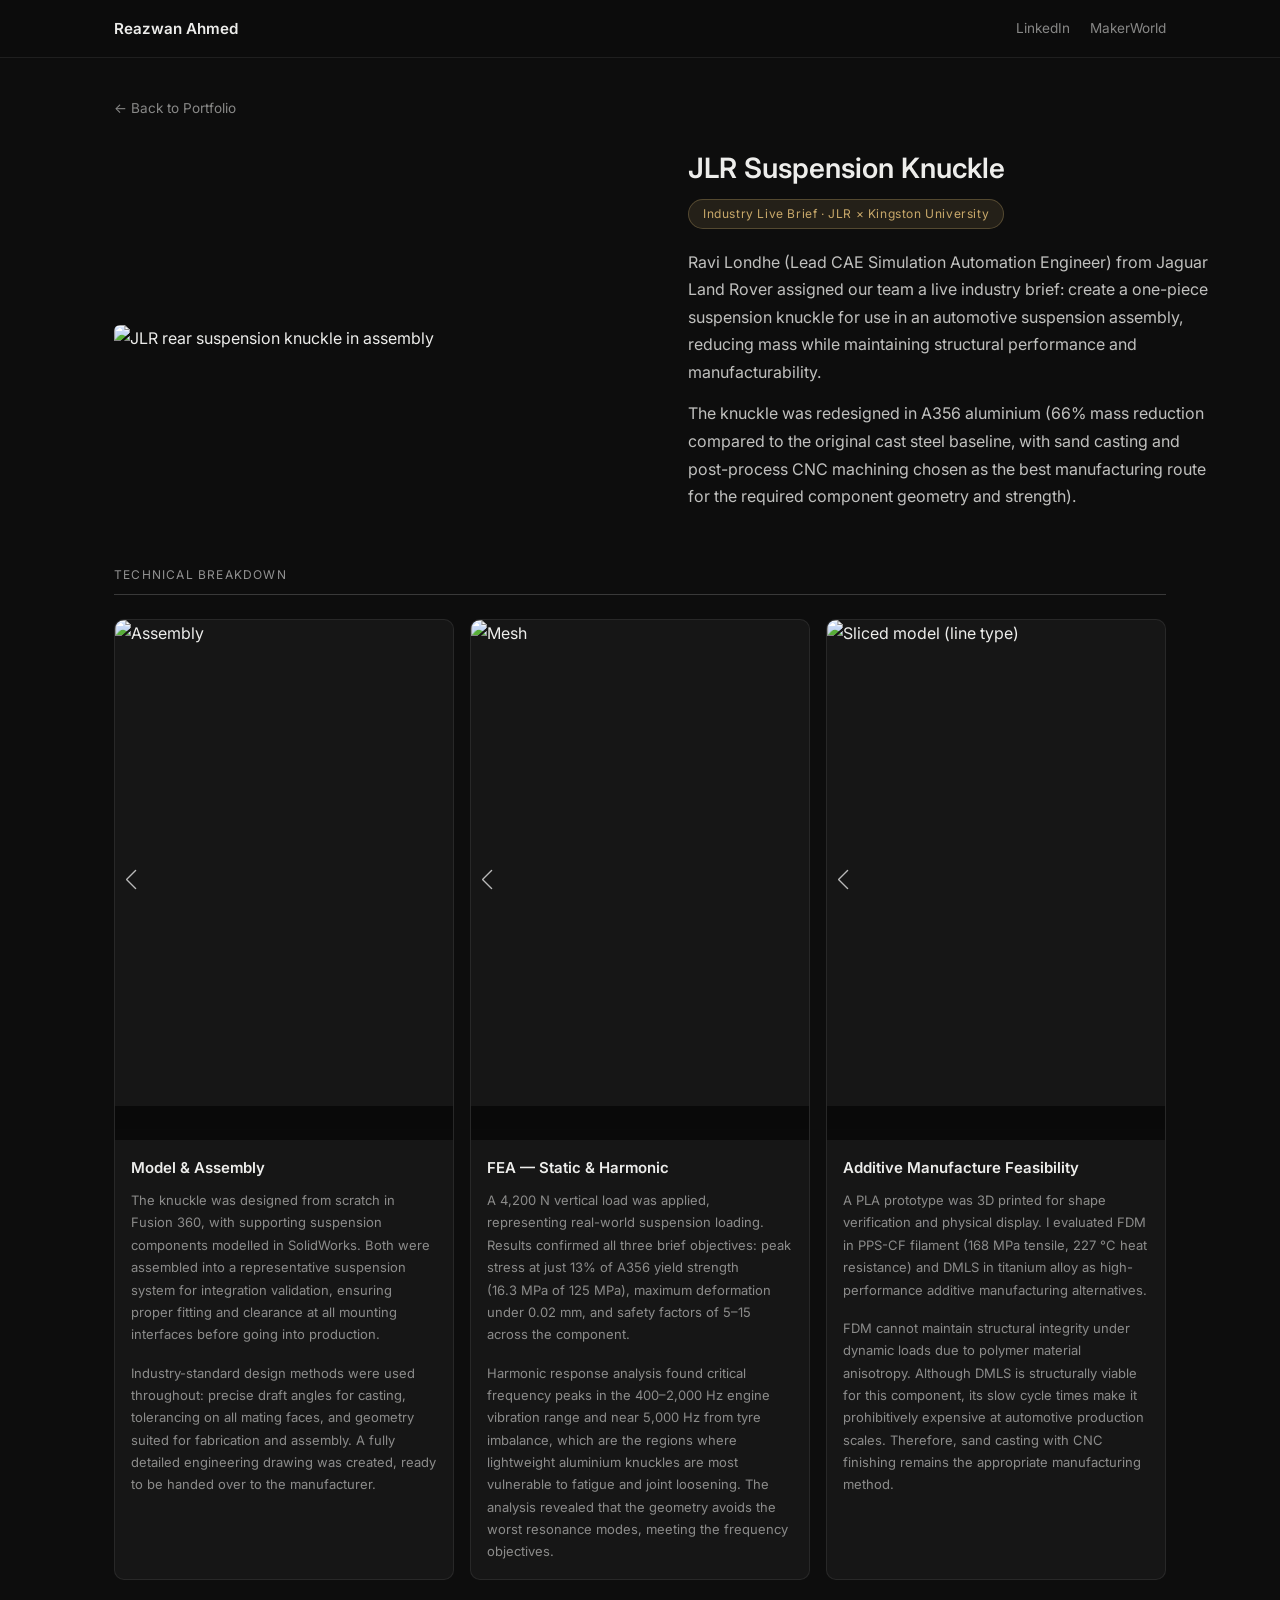
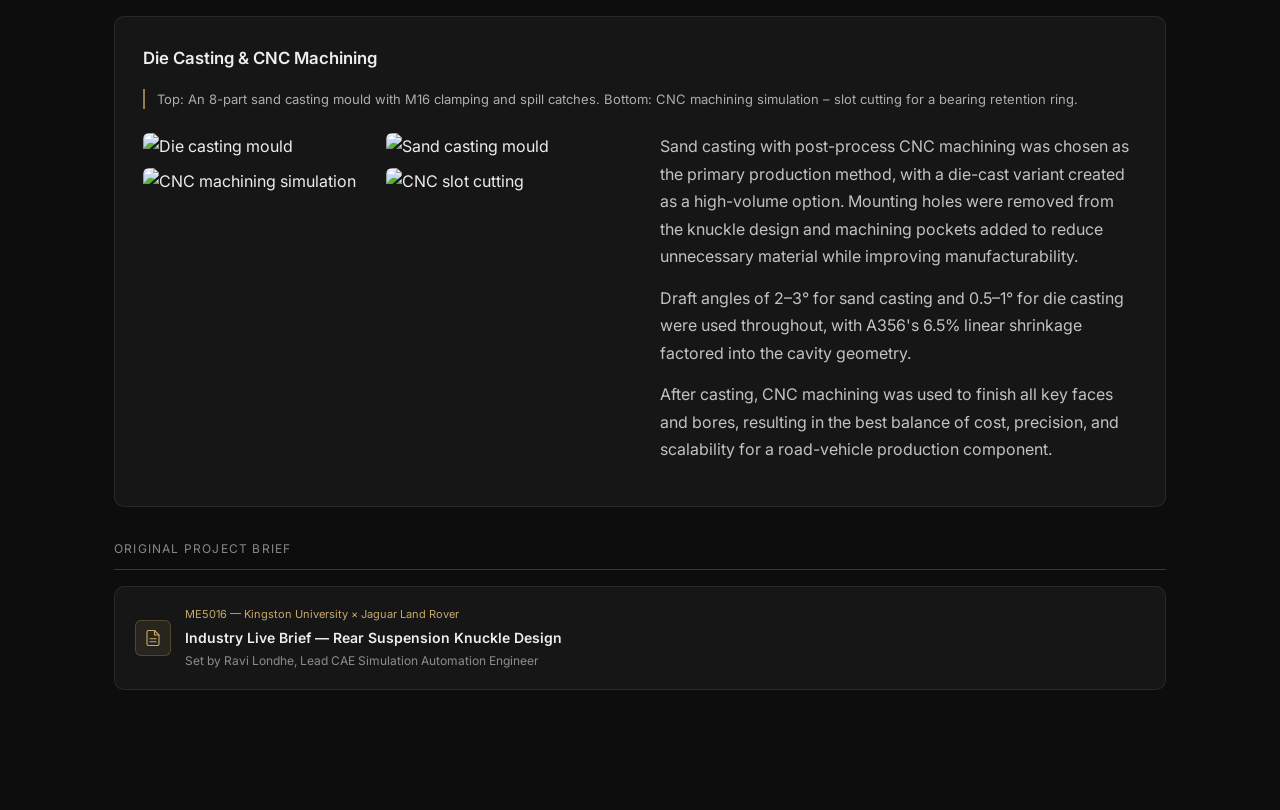
==== commit 45faf1be: "Align steering knuckle technical cards with equal image areas and vertically center slides with unus" ====
--- a/steering-knuckle-design.html
+++ b/steering-knuckle-design.html
@@ -9,15 +9,45 @@
   <style>
     :root { --accent: #c8a86a; }
     .proj-tag { background: rgba(200,168,106,0.12); color: var(--accent); border: 1px solid rgba(200,168,106,0.3); }
-    .img-card:hover { border-color: rgba(200,168,106,0.4); box-shadow: 0 6px 28px rgba(200,168,106,0.15); }
-    .tech-divider { color: var(--accent); opacity: 1; letter-spacing: 0.1em; text-transform: uppercase; color: rgba(255,255,255,0.55); }
+    .tech-card:hover { border-color: rgba(200,168,106,0.4); box-shadow: 0 12px 40px rgba(0,0,0,0.65); transform: translateY(-3px); }
+    .tech-divider { color: rgba(255,255,255,0.55); opacity: 1; letter-spacing: 0.1em; text-transform: uppercase; }
     .dc-note { border-left-color: var(--accent); }
     .brief-meta { color: var(--accent); }
     .brief-icon { background: rgba(200,168,106,0.1); border: 1px solid rgba(200,168,106,0.25); }
+
+    /* Keep every technical card's image area and copy area aligned. */
+    .tech-cards-3 { align-items: stretch; }
+    .tech-card { display: flex; flex-direction: column; height: 100%; }
+    .tech-card .swiper {
+      height: 520px;
+      flex: 0 0 520px;
+      display: flex;
+      align-items: center;
+      position: relative;
+    }
+    .tech-card .swiper-wrapper { height: 100%; align-items: center; }
+    .tech-card .swiper-slide { height: 100%; display: flex; align-items: center; }
+    .tech-card .swiper-slide figure {
+      width: 100%;
+      height: 100%;
+      display: flex;
+      flex-direction: column;
+      justify-content: center;
+    }
+    .tech-card .swiper-slide img {
+      width: 100%;
+      height: calc(100% - 34px);
+      object-fit: contain;
+    }
+    .tech-card .swiper-slide figcaption { flex: 0 0 34px; }
+    .tech-card h3 { min-height: 26px; }
+
+    @media (max-width: 860px) {
+      .tech-card .swiper { height: 420px; flex-basis: 420px; }
+    }
   </style>
 </head>
 <body>
-
 <header class="site-header">
   <div class="header-inner">
     <a href="index.html" class="site-name">Reazwan Ahmed</a>
@@ -27,18 +57,10 @@
     </nav>
   </div>
 </header>
-
 <div class="page-wrap">
-
   <a href="index.html" class="back-link">&#8592; Back to Portfolio</a>
-
-  <!-- Hero -->
   <div class="proj-hero" style="grid-template-columns: 50% 50%;">
-    <div>
-      <img src="https://myportfolioreazwan.com/wp-content/uploads/2025/04/image-1.png"
-           alt="JLR rear suspension knuckle in assembly"
-           style="width:100%; border-radius:6px;">
-    </div>
+    <div><img src="https://myportfolioreazwan.com/wp-content/uploads/2025/04/image-1.png" alt="JLR rear suspension knuckle in assembly" style="width:100%; border-radius:6px;"></div>
     <div>
       <h1>JLR Suspension Knuckle</h1>
       <span class="proj-tag">Industry Live Brief &middot; JLR &times; Kingston University</span>
@@ -46,123 +68,71 @@
       <p>The knuckle was redesigned in A356 aluminium (66% mass reduction compared to the original cast steel baseline, with sand casting and post-process CNC machining chosen as the best manufacturing route for the required component geometry and strength).</p>
     </div>
   </div>
-
   <p class="tech-divider">Technical breakdown</p>
-
   <div class="tech-cards-3">
     <div class="tech-card">
-      <div class="swiper" id="sw-model">
-        <div class="swiper-wrapper">
-          <div class="swiper-slide"><figure><img src="https://myportfolioreazwan.com/wp-content/uploads/2025/04/picture4-1.png" alt="Assembly"><figcaption>Assembly</figcaption></figure></div>
-          <div class="swiper-slide"><figure><img src="https://myportfolioreazwan.com/wp-content/uploads/2025/04/picture5-1.png" alt="Assembly"><figcaption>Assembly</figcaption></figure></div>
-          <div class="swiper-slide"><figure><img src="https://myportfolioreazwan.com/wp-content/uploads/2025/04/picture6-1.png" alt="Assembly"><figcaption>Assembly</figcaption></figure></div>
-          <div class="swiper-slide"><figure><img src="https://myportfolioreazwan.com/wp-content/uploads/2025/04/picture2.png" alt="3D Model"><figcaption>3D Model</figcaption></figure></div>
-          <div class="swiper-slide"><figure><img src="https://myportfolioreazwan.com/wp-content/uploads/2025/04/picture3-1.png" alt="3D Model"><figcaption>3D Model</figcaption></figure></div>
-          <div class="swiper-slide"><figure><img src="https://myportfolioreazwan.com/wp-content/uploads/2026/05/part-drawing.png" alt="Engineering Drawing"><figcaption>Engineering Drawing</figcaption></figure></div>
-        </div>
-        <div class="swiper-pagination"></div>
-        <div class="swiper-button-prev"></div>
-        <div class="swiper-button-next"></div>
-      </div>
+      <div class="swiper" id="sw-model"><div class="swiper-wrapper">
+        <div class="swiper-slide"><figure><img src="https://myportfolioreazwan.com/wp-content/uploads/2025/04/picture4-1.png" alt="Assembly"><figcaption>Assembly</figcaption></figure></div>
+        <div class="swiper-slide"><figure><img src="https://myportfolioreazwan.com/wp-content/uploads/2025/04/picture5-1.png" alt="Assembly"><figcaption>Assembly</figcaption></figure></div>
+        <div class="swiper-slide"><figure><img src="https://myportfolioreazwan.com/wp-content/uploads/2025/04/picture6-1.png" alt="Assembly"><figcaption>Assembly</figcaption></figure></div>
+        <div class="swiper-slide"><figure><img src="https://myportfolioreazwan.com/wp-content/uploads/2025/04/picture2.png" alt="3D Model"><figcaption>3D Model</figcaption></figure></div>
+        <div class="swiper-slide"><figure><img src="https://myportfolioreazwan.com/wp-content/uploads/2025/04/picture3-1.png" alt="3D Model"><figcaption>3D Model</figcaption></figure></div>
+        <div class="swiper-slide"><figure><img src="https://myportfolioreazwan.com/wp-content/uploads/2026/05/part-drawing.png" alt="Engineering Drawing"><figcaption>Engineering Drawing</figcaption></figure></div>
+      </div><div class="swiper-pagination"></div><div class="swiper-button-prev"></div><div class="swiper-button-next"></div></div>
       <h3>Model &amp; Assembly</h3>
       <p>The knuckle was designed from scratch in Fusion 360, with supporting suspension components modelled in SolidWorks. Both were assembled into a representative suspension system for integration validation, ensuring proper fitting and clearance at all mounting interfaces before going into production.</p>
       <p>Industry-standard design methods were used throughout: precise draft angles for casting, tolerancing on all mating faces, and geometry suited for fabrication and assembly. A fully detailed engineering drawing was created, ready to be handed over to the manufacturer.</p>
     </div>
-
     <div class="tech-card">
-      <div class="swiper" id="sw-fea">
-        <div class="swiper-wrapper">
-          <div class="swiper-slide"><figure><img src="https://myportfolioreazwan.com/wp-content/uploads/2025/04/picture7-1.png" alt="Mesh"><figcaption>Mesh</figcaption></figure></div>
-          <div class="swiper-slide"><figure><img src="https://myportfolioreazwan.com/wp-content/uploads/2025/04/picture9.png" alt="Force / Load"><figcaption>Force / Load</figcaption></figure></div>
-          <div class="swiper-slide"><figure><img src="https://myportfolioreazwan.com/wp-content/uploads/2025/04/equivalent-von-mises-stress1.png" alt="Von Mises stress"><figcaption>Von Mises stress</figcaption></figure></div>
-          <div class="swiper-slide"><figure><img src="https://myportfolioreazwan.com/wp-content/uploads/2025/04/equivalent-von-mises-stress.png" alt="Von Mises stress — critical region"><figcaption>Von Mises stress</figcaption></figure></div>
-          <div class="swiper-slide"><figure><img src="https://myportfolioreazwan.com/wp-content/uploads/2025/04/picture12.png" alt="Total deformation"><figcaption>Total deformation</figcaption></figure></div>
-          <div class="swiper-slide"><figure><img src="https://myportfolioreazwan.com/wp-content/uploads/2025/04/picture11.png" alt="Total deformation — detail"><figcaption>Total deformation</figcaption></figure></div>
-          <div class="swiper-slide"><figure><img src="https://myportfolioreazwan.com/wp-content/uploads/2025/04/equivalent-von-mises-strain2.png" alt="Normal strain"><figcaption>Normal strain</figcaption></figure></div>
-          <div class="swiper-slide"><figure><img src="https://myportfolioreazwan.com/wp-content/uploads/2025/04/equivalent-von-mises-strain.png" alt="Normal strain — critical region"><figcaption>Normal strain</figcaption></figure></div>
-          <div class="swiper-slide"><figure><img src="https://myportfolioreazwan.com/wp-content/uploads/2026/05/harnoniuc-rsponse-stress-1.png" alt="Harmonic response — stress"><figcaption>Harmonic response</figcaption></figure></div>
-          <div class="swiper-slide"><figure><img src="https://myportfolioreazwan.com/wp-content/uploads/2026/05/harnoniuc-rsponse-deformation.png" alt="Harmonic response — deformation"><figcaption>Harmonic response</figcaption></figure></div>
-          <div class="swiper-slide"><figure><img src="https://myportfolioreazwan.com/wp-content/uploads/2026/05/harnoniuc-rsponse-strain.png" alt="Harmonic response — strain"><figcaption>Harmonic response</figcaption></figure></div>
-        </div>
-        <div class="swiper-pagination"></div>
-        <div class="swiper-button-prev"></div>
-        <div class="swiper-button-next"></div>
-      </div>
+      <div class="swiper" id="sw-fea"><div class="swiper-wrapper">
+        <div class="swiper-slide"><figure><img src="https://myportfolioreazwan.com/wp-content/uploads/2025/04/picture7-1.png" alt="Mesh"><figcaption>Mesh</figcaption></figure></div>
+        <div class="swiper-slide"><figure><img src="https://myportfolioreazwan.com/wp-content/uploads/2025/04/picture9.png" alt="Force / Load"><figcaption>Force / Load</figcaption></figure></div>
+        <div class="swiper-slide"><figure><img src="https://myportfolioreazwan.com/wp-content/uploads/2025/04/equivalent-von-mises-stress1.png" alt="Von Mises stress"><figcaption>Von Mises stress</figcaption></figure></div>
+        <div class="swiper-slide"><figure><img src="https://myportfolioreazwan.com/wp-content/uploads/2025/04/equivalent-von-mises-stress.png" alt="Von Mises stress — critical region"><figcaption>Von Mises stress</figcaption></figure></div>
+        <div class="swiper-slide"><figure><img src="https://myportfolioreazwan.com/wp-content/uploads/2025/04/picture12.png" alt="Total deformation"><figcaption>Total deformation</figcaption></figure></div>
+        <div class="swiper-slide"><figure><img src="https://myportfolioreazwan.com/wp-content/uploads/2025/04/picture11.png" alt="Total deformation — detail"><figcaption>Total deformation</figcaption></figure></div>
+        <div class="swiper-slide"><figure><img src="https://myportfolioreazwan.com/wp-content/uploads/2025/04/equivalent-von-mises-strain2.png" alt="Normal strain"><figcaption>Normal strain</figcaption></figure></div>
+        <div class="swiper-slide"><figure><img src="https://myportfolioreazwan.com/wp-content/uploads/2025/04/equivalent-von-mises-strain.png" alt="Normal strain — critical region"><figcaption>Normal strain</figcaption></figure></div>
+        <div class="swiper-slide"><figure><img src="https://myportfolioreazwan.com/wp-content/uploads/2026/05/harnoniuc-rsponse-stress-1.png" alt="Harmonic response — stress"><figcaption>Harmonic response</figcaption></figure></div>
+        <div class="swiper-slide"><figure><img src="https://myportfolioreazwan.com/wp-content/uploads/2026/05/harnoniuc-rsponse-deformation.png" alt="Harmonic response — deformation"><figcaption>Harmonic response</figcaption></figure></div>
+        <div class="swiper-slide"><figure><img src="https://myportfolioreazwan.com/wp-content/uploads/2026/05/harnoniuc-rsponse-strain.png" alt="Harmonic response — strain"><figcaption>Harmonic response</figcaption></figure></div>
+      </div><div class="swiper-pagination"></div><div class="swiper-button-prev"></div><div class="swiper-button-next"></div></div>
       <h3>FEA — Static &amp; Harmonic</h3>
       <p>A 4,200&nbsp;N vertical load was applied, representing real-world suspension loading. Results confirmed all three brief objectives: peak stress at just 13% of A356 yield strength (16.3&nbsp;MPa of 125&nbsp;MPa), maximum deformation under 0.02&nbsp;mm, and safety factors of 5–15 across the component.</p>
       <p>Harmonic response analysis found critical frequency peaks in the 400–2,000&nbsp;Hz engine vibration range and near 5,000&nbsp;Hz from tyre imbalance, which are the regions where lightweight aluminium knuckles are most vulnerable to fatigue and joint loosening. The analysis revealed that the geometry avoids the worst resonance modes, meeting the frequency objectives.</p>
     </div>
-
     <div class="tech-card">
-      <div class="swiper" id="sw-am">
-        <div class="swiper-wrapper">
-          <div class="swiper-slide"><figure><img src="https://myportfolioreazwan.com/wp-content/uploads/2025/04/3d2.png" alt="Sliced model (line type)"><figcaption>Sliced model (line type)</figcaption></figure></div>
-          <div class="swiper-slide"><figure><img src="https://myportfolioreazwan.com/wp-content/uploads/2026/05/layer-line-400-780.png" alt="Layer 400 of 740"><figcaption>Layer 400 of 740</figcaption></figure></div>
-          <div class="swiper-slide"><figure><img src="https://myportfolioreazwan.com/wp-content/uploads/2025/04/3d1.png" alt="Print orientations"><figcaption>Print orientations</figcaption></figure></div>
-          <div class="swiper-slide"><figure><img src="https://myportfolioreazwan.com/wp-content/uploads/2025/04/picture13.jpg" alt="Printed PLA prototype"><figcaption>Printed PLA prototype</figcaption></figure></div>
-        </div>
-        <div class="swiper-pagination"></div>
-        <div class="swiper-button-prev"></div>
-        <div class="swiper-button-next"></div>
-      </div>
+      <div class="swiper" id="sw-am"><div class="swiper-wrapper">
+        <div class="swiper-slide"><figure><img src="https://myportfolioreazwan.com/wp-content/uploads/2025/04/3d2.png" alt="Sliced model (line type)"><figcaption>Sliced model (line type)</figcaption></figure></div>
+        <div class="swiper-slide"><figure><img src="https://myportfolioreazwan.com/wp-content/uploads/2026/05/layer-line-400-780.png" alt="Layer 400 of 740"><figcaption>Layer 400 of 740</figcaption></figure></div>
+        <div class="swiper-slide"><figure><img src="https://myportfolioreazwan.com/wp-content/uploads/2025/04/3d1.png" alt="Print orientations"><figcaption>Print orientations</figcaption></figure></div>
+        <div class="swiper-slide"><figure><img src="https://myportfolioreazwan.com/wp-content/uploads/2025/04/picture13.jpg" alt="Printed PLA prototype"><figcaption>Printed PLA prototype</figcaption></figure></div>
+      </div><div class="swiper-pagination"></div><div class="swiper-button-prev"></div><div class="swiper-button-next"></div></div>
       <h3>Additive Manufacture Feasibility</h3>
       <p>A PLA prototype was 3D printed for shape verification and physical display. I evaluated FDM in PPS-CF filament (168&nbsp;MPa tensile, 227&nbsp;°C heat resistance) and DMLS in titanium alloy as high-performance additive manufacturing alternatives.</p>
       <p>FDM cannot maintain structural integrity under dynamic loads due to polymer material anisotropy. Although DMLS is structurally viable for this component, its slow cycle times make it prohibitively expensive at automotive production scales. Therefore, sand casting with CNC finishing remains the appropriate manufacturing method.</p>
     </div>
   </div>
-
-  <!-- Die Casting card -->
   <div class="dc-card">
     <h3>Die Casting &amp; CNC Machining</h3>
     <p class="dc-note">Top: An 8-part sand casting mould with M16 clamping and spill catches. Bottom: CNC machining simulation – slot cutting for a bearing retention ring.</p>
-    <div class="dc-inner">
-      <div class="dc-gallery">
-        <img src="https://myportfolioreazwan.com/wp-content/uploads/2026/05/picture7.jpg" alt="Die casting mould" loading="lazy">
-        <img src="https://myportfolioreazwan.com/wp-content/uploads/2026/05/mouldcastingpicturewithclampig2.png" alt="Sand casting mould" loading="lazy">
-        <img src="https://myportfolioreazwan.com/wp-content/uploads/2026/05/cnc-machine.png" alt="CNC machining simulation" loading="lazy">
-        <img src="https://myportfolioreazwan.com/wp-content/uploads/2026/05/cnc-machine-2-.png" alt="CNC slot cutting" loading="lazy">
-      </div>
-      <div class="dc-text">
-        <p>Sand casting with post-process CNC machining was chosen as the primary production method, with a die-cast variant created as a high-volume option. Mounting holes were removed from the knuckle design and machining pockets added to reduce unnecessary material while improving manufacturability.</p>
-        <p>Draft angles of 2–3° for sand casting and 0.5–1° for die casting were used throughout, with A356's 6.5% linear shrinkage factored into the cavity geometry.</p>
-        <p>After casting, CNC machining was used to finish all key faces and bores, resulting in the best balance of cost, precision, and scalability for a road-vehicle production component.</p>
-      </div>
-    </div>
+    <div class="dc-inner"><div class="dc-gallery">
+      <img src="https://myportfolioreazwan.com/wp-content/uploads/2026/05/picture7.jpg" alt="Die casting mould" loading="lazy">
+      <img src="https://myportfolioreazwan.com/wp-content/uploads/2026/05/mouldcastingpicturewithclampig2.png" alt="Sand casting mould" loading="lazy">
+      <img src="https://myportfolioreazwan.com/wp-content/uploads/2026/05/cnc-machine.png" alt="CNC machining simulation" loading="lazy">
+      <img src="https://myportfolioreazwan.com/wp-content/uploads/2026/05/cnc-machine-2-.png" alt="CNC slot cutting" loading="lazy">
+    </div><div class="dc-text">
+      <p>Sand casting with post-process CNC machining was chosen as the primary production method, with a die-cast variant created as a high-volume option. Mounting holes were removed from the knuckle design and machining pockets added to reduce unnecessary material while improving manufacturability.</p>
+      <p>Draft angles of 2–3° for sand casting and 0.5–1° for die casting were used throughout, with A356's 6.5% linear shrinkage factored into the cavity geometry.</p>
+      <p>After casting, CNC machining was used to finish all key faces and bores, resulting in the best balance of cost, precision, and scalability for a road-vehicle production component.</p>
+    </div></div>
   </div>
-
-  <!-- Project brief (no link — contains personal contact details) -->
-  <div class="brief-section">
-    <p class="brief-lbl">Original project brief</p>
-    <div class="brief-card">
-      <div class="brief-icon">
-        <svg width="18" height="18" viewBox="0 0 24 24" fill="none" stroke="#c8a86a" stroke-width="1.5" stroke-linecap="round" stroke-linejoin="round">
-          <path d="M14 2H6a2 2 0 00-2 2v16a2 2 0 002 2h12a2 2 0 002-2V8z"></path>
-          <polyline points="14 2 14 8 20 8"></polyline>
-          <line x1="16" y1="13" x2="8" y2="13"></line>
-          <line x1="16" y1="17" x2="8" y2="17"></line>
-        </svg>
-      </div>
-      <div>
-        <div class="brief-meta">ME5016 — Kingston University &times; Jaguar Land Rover</div>
-        <div class="brief-title">Industry Live Brief — Rear Suspension Knuckle Design</div>
-        <div class="brief-sub">Set by Ravi Londhe, Lead CAE Simulation Automation Engineer</div>
-      </div>
-    </div>
-  </div>
-
+  <div class="brief-section"><p class="brief-lbl">Original project brief</p><div class="brief-card"><div class="brief-icon"><svg width="18" height="18" viewBox="0 0 24 24" fill="none" stroke="#c8a86a" stroke-width="1.5" stroke-linecap="round" stroke-linejoin="round"><path d="M14 2H6a2 2 0 00-2 2v16a2 2 0 002 2h12a2 2 0 002-2V8z"></path><polyline points="14 2 14 8 20 8"></polyline><line x1="16" y1="13" x2="8" y2="13"></line><line x1="16" y1="17" x2="8" y2="17"></line></svg></div><div><div class="brief-meta">ME5016 — Kingston University &times; Jaguar Land Rover</div><div class="brief-title">Industry Live Brief — Rear Suspension Knuckle Design</div><div class="brief-sub">Set by Ravi Londhe, Lead CAE Simulation Automation Engineer</div></div></div></div>
 </div>
-
 <script src="https://cdn.jsdelivr.net/npm/swiper@11/swiper-bundle.min.js"></script>
 <script>
-  const cfg = {
-    loop: true,
-    navigation: { nextEl: '.swiper-button-next', prevEl: '.swiper-button-prev' },
-    pagination: { el: '.swiper-pagination', clickable: true },
-  };
-  new Swiper('#sw-model', cfg);
-  new Swiper('#sw-fea', cfg);
-  new Swiper('#sw-am', cfg);
+  const cfg = { loop: true, navigation: { nextEl: '.swiper-button-next', prevEl: '.swiper-button-prev' }, pagination: { el: '.swiper-pagination', clickable: true } };
+  new Swiper('#sw-model', cfg); new Swiper('#sw-fea', cfg); new Swiper('#sw-am', cfg);
 </script>
-
 </body>
 </html>
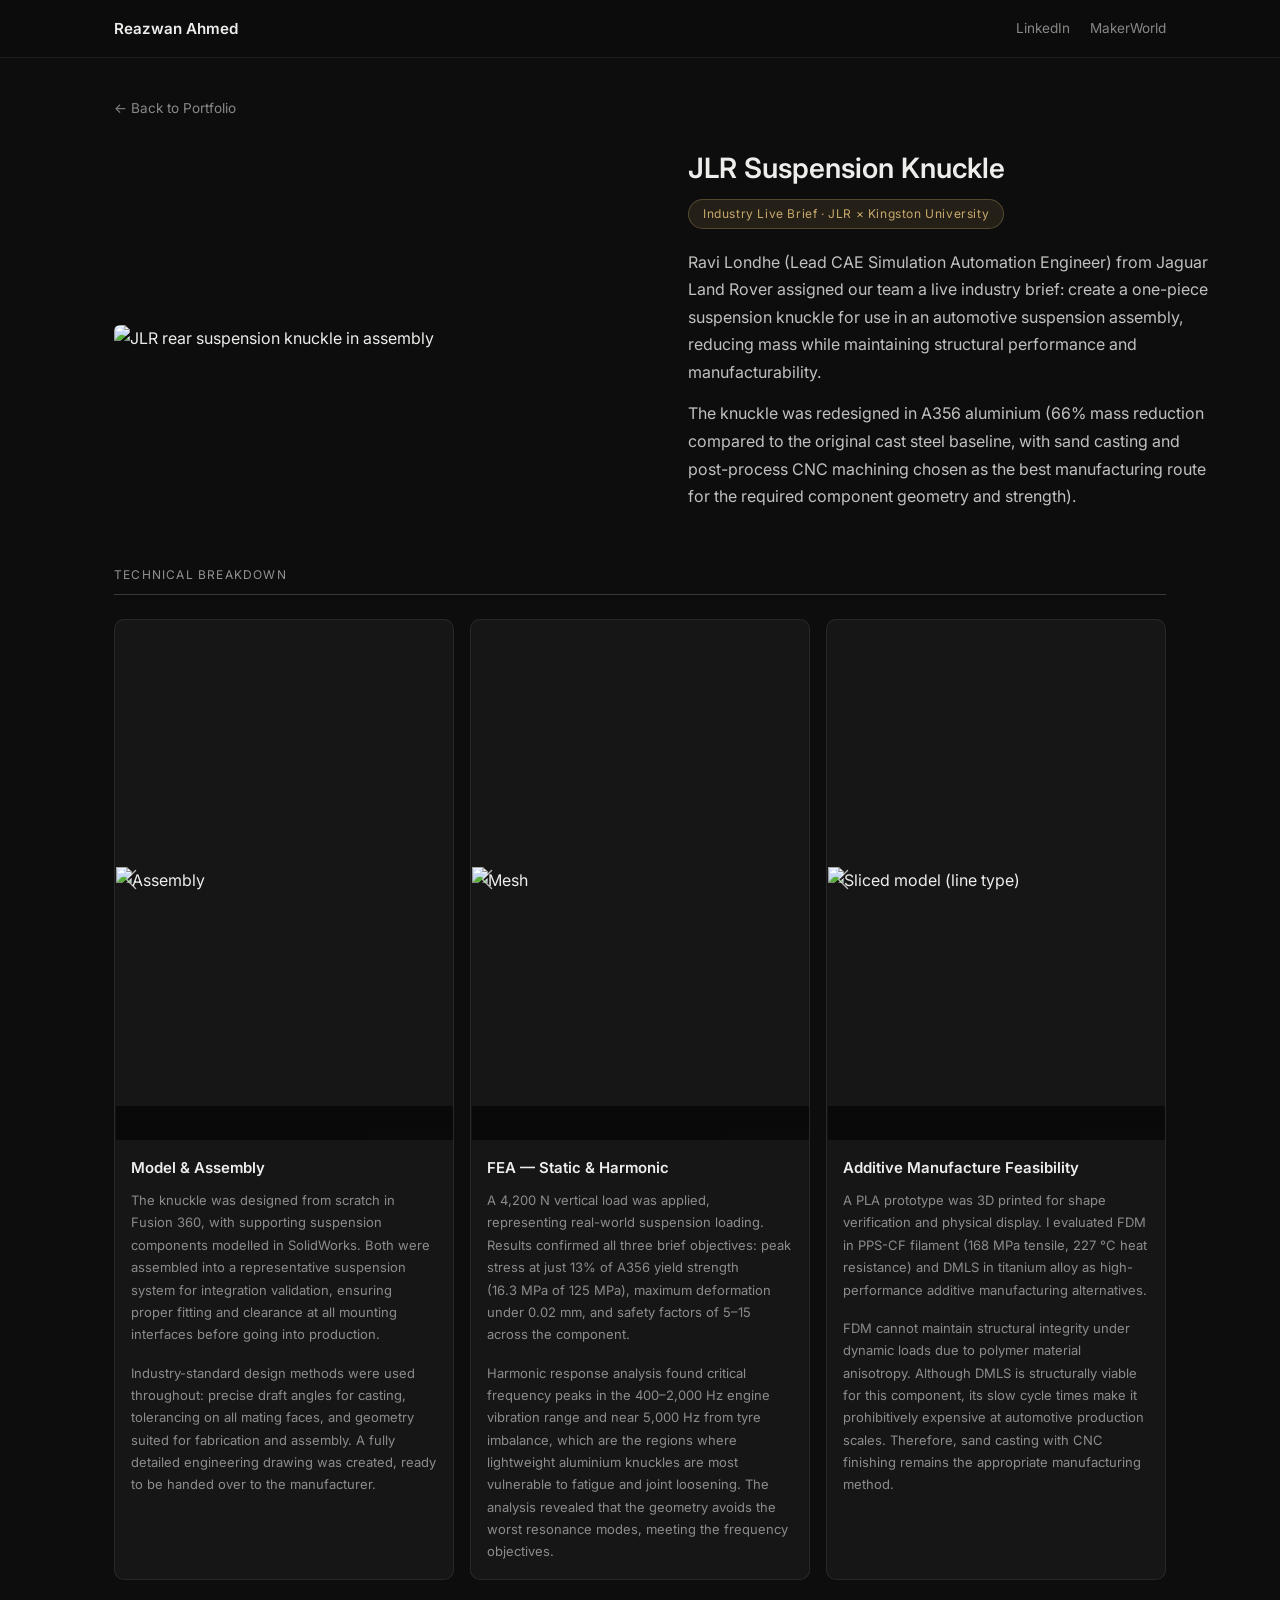
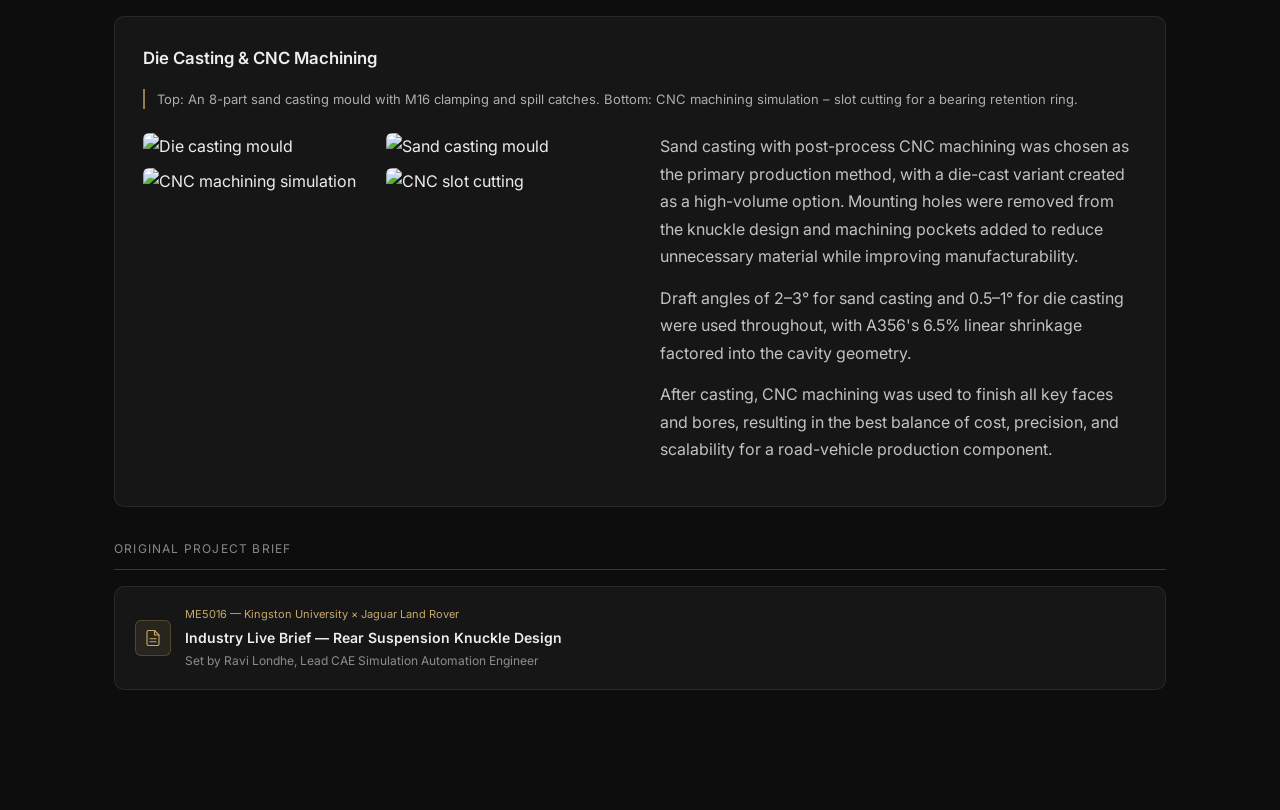
==== commit fe6e3486: "Fix technical carousel image visibility while retaining equal image areas and centered slides." ====
--- a/steering-knuckle-design.html
+++ b/steering-knuckle-design.html
@@ -15,35 +15,52 @@
     .brief-meta { color: var(--accent); }
     .brief-icon { background: rgba(200,168,106,0.1); border: 1px solid rgba(200,168,106,0.25); }
 
-    /* Keep every technical card's image area and copy area aligned. */
+    /* Match the three technical cards while preserving Swiper's required layout. */
     .tech-cards-3 { align-items: stretch; }
     .tech-card { display: flex; flex-direction: column; height: 100%; }
-    .tech-card .swiper {
+    .tech-card > .swiper {
       height: 520px;
       flex: 0 0 520px;
+      position: relative;
+      overflow: hidden;
+    }
+    .tech-card > .swiper .swiper-slide {
+      height: 100%;
       display: flex;
       align-items: center;
+      justify-content: center;
+    }
+    .tech-card > .swiper .swiper-slide figure {
+      width: 100%;
+      height: 100%;
+      margin: 0;
+      display: flex;
+      align-items: center;
+      justify-content: center;
       position: relative;
     }
-    .tech-card .swiper-wrapper { height: 100%; align-items: center; }
-    .tech-card .swiper-slide { height: 100%; display: flex; align-items: center; }
-    .tech-card .swiper-slide figure {
+    .tech-card > .swiper .swiper-slide img {
+      display: block;
       width: 100%;
-      height: 100%;
+      height: auto;
+      max-height: calc(100% - 34px);
+      object-fit: contain;
+      margin: 0 auto;
+    }
+    .tech-card > .swiper .swiper-slide figcaption {
+      position: absolute;
+      right: 0;
+      bottom: 0;
+      left: 0;
+      height: 34px;
       display: flex;
-      flex-direction: column;
+      align-items: center;
       justify-content: center;
     }
-    .tech-card .swiper-slide img {
-      width: 100%;
-      height: calc(100% - 34px);
-      object-fit: contain;
-    }
-    .tech-card .swiper-slide figcaption { flex: 0 0 34px; }
     .tech-card h3 { min-height: 26px; }
 
     @media (max-width: 860px) {
-      .tech-card .swiper { height: 420px; flex-basis: 420px; }
+      .tech-card > .swiper { height: 420px; flex-basis: 420px; }
     }
   </style>
 </head>
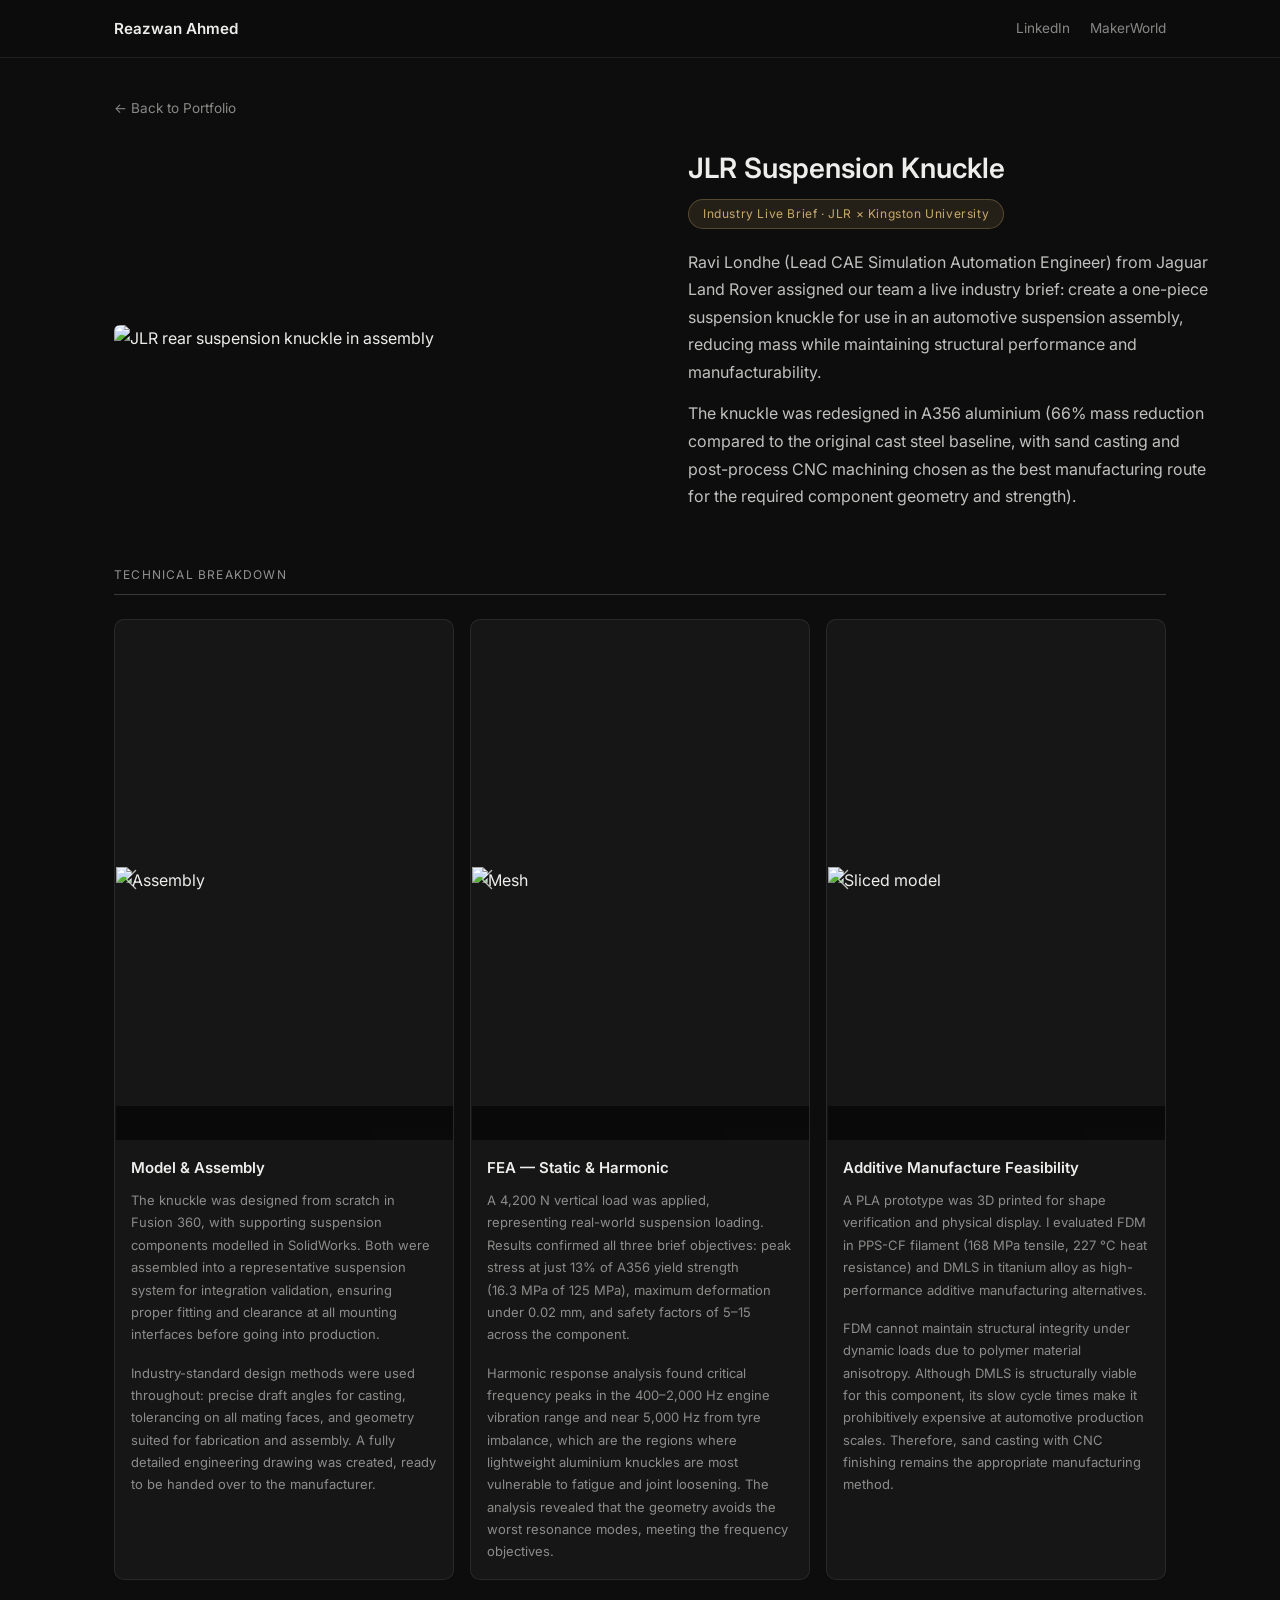
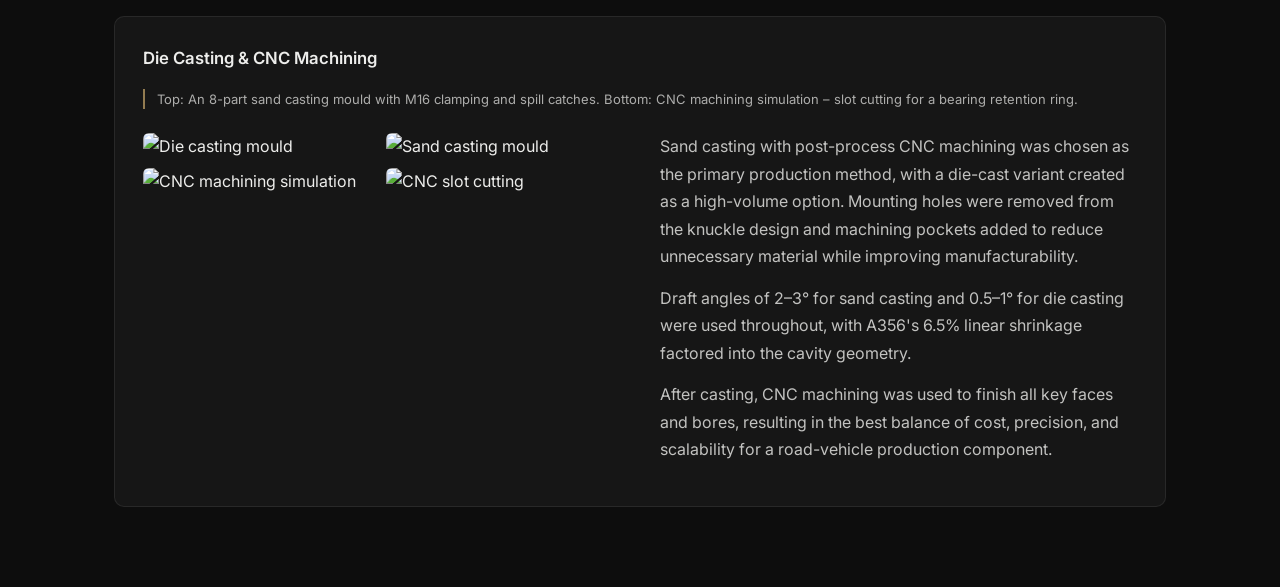
==== commit fd839c00: "Fix persistent blank steering knuckle carousels by removing conflicting Swiper sizing rules and usin" ====
--- a/steering-knuckle-design.html
+++ b/steering-knuckle-design.html
@@ -1,155 +1,53 @@
 <!DOCTYPE html>
 <html lang="en">
 <head>
-  <meta charset="UTF-8">
-  <meta name="viewport" content="width=device-width, initial-scale=1.0">
-  <title>Steering Knuckle Design — Reazwan Ahmed</title>
-  <link rel="stylesheet" href="https://cdn.jsdelivr.net/npm/swiper@11/swiper-bundle.min.css">
-  <link rel="stylesheet" href="style.css">
-  <style>
-    :root { --accent: #c8a86a; }
-    .proj-tag { background: rgba(200,168,106,0.12); color: var(--accent); border: 1px solid rgba(200,168,106,0.3); }
-    .tech-card:hover { border-color: rgba(200,168,106,0.4); box-shadow: 0 12px 40px rgba(0,0,0,0.65); transform: translateY(-3px); }
-    .tech-divider { color: rgba(255,255,255,0.55); opacity: 1; letter-spacing: 0.1em; text-transform: uppercase; }
-    .dc-note { border-left-color: var(--accent); }
-    .brief-meta { color: var(--accent); }
-    .brief-icon { background: rgba(200,168,106,0.1); border: 1px solid rgba(200,168,106,0.25); }
-
-    /* Match the three technical cards while preserving Swiper's required layout. */
-    .tech-cards-3 { align-items: stretch; }
-    .tech-card { display: flex; flex-direction: column; height: 100%; }
-    .tech-card > .swiper {
-      height: 520px;
-      flex: 0 0 520px;
-      position: relative;
-      overflow: hidden;
-    }
-    .tech-card > .swiper .swiper-slide {
-      height: 100%;
-      display: flex;
-      align-items: center;
-      justify-content: center;
-    }
-    .tech-card > .swiper .swiper-slide figure {
-      width: 100%;
-      height: 100%;
-      margin: 0;
-      display: flex;
-      align-items: center;
-      justify-content: center;
-      position: relative;
-    }
-    .tech-card > .swiper .swiper-slide img {
-      display: block;
-      width: 100%;
-      height: auto;
-      max-height: calc(100% - 34px);
-      object-fit: contain;
-      margin: 0 auto;
-    }
-    .tech-card > .swiper .swiper-slide figcaption {
-      position: absolute;
-      right: 0;
-      bottom: 0;
-      left: 0;
-      height: 34px;
-      display: flex;
-      align-items: center;
-      justify-content: center;
-    }
-    .tech-card h3 { min-height: 26px; }
-
-    @media (max-width: 860px) {
-      .tech-card > .swiper { height: 420px; flex-basis: 420px; }
-    }
-  </style>
+<meta charset="UTF-8">
+<meta name="viewport" content="width=device-width, initial-scale=1.0">
+<title>Steering Knuckle Design — Reazwan Ahmed</title>
+<link rel="stylesheet" href="https://cdn.jsdelivr.net/npm/swiper@11/swiper-bundle.min.css">
+<link rel="stylesheet" href="style.css">
+<style>
+:root{--accent:#c8a86a}
+.proj-tag{background:rgba(200,168,106,.12);color:var(--accent);border:1px solid rgba(200,168,106,.3)}
+.tech-card:hover{border-color:rgba(200,168,106,.4);box-shadow:0 12px 40px rgba(0,0,0,.65);transform:translateY(-3px)}
+.tech-divider{color:rgba(255,255,255,.55);opacity:1;letter-spacing:.1em;text-transform:uppercase}
+.dc-note{border-left-color:var(--accent)}.brief-meta{color:var(--accent)}
+.brief-icon{background:rgba(200,168,106,.1);border:1px solid rgba(200,168,106,.25)}
+/* Stable carousel area: leave Swiper's wrapper and slide sizing untouched. */
+.tech-card{display:flex;flex-direction:column;height:100%}
+.tech-card>.swiper{height:520px;flex:0 0 520px;overflow:hidden;position:relative}
+.tech-card>.swiper .swiper-slide{height:auto;display:flex;align-items:center;justify-content:center}
+.tech-card>.swiper .swiper-slide figure{width:100%;height:520px;margin:0;display:flex;align-items:center;justify-content:center;position:relative}
+.tech-card>.swiper .swiper-slide img{display:block;width:100%;height:auto;max-height:486px;object-fit:contain;margin:auto}
+.tech-card>.swiper .swiper-slide figcaption{position:absolute;bottom:0;left:0;right:0;height:34px;display:flex;align-items:center;justify-content:center}
+.tech-card h3{min-height:26px}
+@media(max-width:860px){.tech-card>.swiper{height:420px;flex-basis:420px}.tech-card>.swiper .swiper-slide figure{height:420px}.tech-card>.swiper .swiper-slide img{max-height:386px}}
+</style>
 </head>
 <body>
-<header class="site-header">
-  <div class="header-inner">
-    <a href="index.html" class="site-name">Reazwan Ahmed</a>
-    <nav class="header-nav">
-      <a href="https://www.linkedin.com/in/reazwan-ahmed-b63a71216/" target="_blank" rel="noopener">LinkedIn</a>
-      <a href="https://makerworld.com/en/@ShadowLord" target="_blank" rel="noopener">MakerWorld</a>
-    </nav>
-  </div>
-</header>
+<header class="site-header"><div class="header-inner"><a href="index.html" class="site-name">Reazwan Ahmed</a><nav class="header-nav"><a href="https://www.linkedin.com/in/reazwan-ahmed-b63a71216/" target="_blank" rel="noopener">LinkedIn</a><a href="https://makerworld.com/en/@ShadowLord" target="_blank" rel="noopener">MakerWorld</a></nav></div></header>
 <div class="page-wrap">
-  <a href="index.html" class="back-link">&#8592; Back to Portfolio</a>
-  <div class="proj-hero" style="grid-template-columns: 50% 50%;">
-    <div><img src="https://myportfolioreazwan.com/wp-content/uploads/2025/04/image-1.png" alt="JLR rear suspension knuckle in assembly" style="width:100%; border-radius:6px;"></div>
-    <div>
-      <h1>JLR Suspension Knuckle</h1>
-      <span class="proj-tag">Industry Live Brief &middot; JLR &times; Kingston University</span>
-      <p>Ravi Londhe (Lead CAE Simulation Automation Engineer) from Jaguar Land Rover assigned our team a live industry brief: create a one-piece suspension knuckle for use in an automotive suspension assembly, reducing mass while maintaining structural performance and manufacturability.</p>
-      <p>The knuckle was redesigned in A356 aluminium (66% mass reduction compared to the original cast steel baseline, with sand casting and post-process CNC machining chosen as the best manufacturing route for the required component geometry and strength).</p>
-    </div>
-  </div>
-  <p class="tech-divider">Technical breakdown</p>
-  <div class="tech-cards-3">
-    <div class="tech-card">
-      <div class="swiper" id="sw-model"><div class="swiper-wrapper">
-        <div class="swiper-slide"><figure><img src="https://myportfolioreazwan.com/wp-content/uploads/2025/04/picture4-1.png" alt="Assembly"><figcaption>Assembly</figcaption></figure></div>
-        <div class="swiper-slide"><figure><img src="https://myportfolioreazwan.com/wp-content/uploads/2025/04/picture5-1.png" alt="Assembly"><figcaption>Assembly</figcaption></figure></div>
-        <div class="swiper-slide"><figure><img src="https://myportfolioreazwan.com/wp-content/uploads/2025/04/picture6-1.png" alt="Assembly"><figcaption>Assembly</figcaption></figure></div>
-        <div class="swiper-slide"><figure><img src="https://myportfolioreazwan.com/wp-content/uploads/2025/04/picture2.png" alt="3D Model"><figcaption>3D Model</figcaption></figure></div>
-        <div class="swiper-slide"><figure><img src="https://myportfolioreazwan.com/wp-content/uploads/2025/04/picture3-1.png" alt="3D Model"><figcaption>3D Model</figcaption></figure></div>
-        <div class="swiper-slide"><figure><img src="https://myportfolioreazwan.com/wp-content/uploads/2026/05/part-drawing.png" alt="Engineering Drawing"><figcaption>Engineering Drawing</figcaption></figure></div>
-      </div><div class="swiper-pagination"></div><div class="swiper-button-prev"></div><div class="swiper-button-next"></div></div>
-      <h3>Model &amp; Assembly</h3>
-      <p>The knuckle was designed from scratch in Fusion 360, with supporting suspension components modelled in SolidWorks. Both were assembled into a representative suspension system for integration validation, ensuring proper fitting and clearance at all mounting interfaces before going into production.</p>
-      <p>Industry-standard design methods were used throughout: precise draft angles for casting, tolerancing on all mating faces, and geometry suited for fabrication and assembly. A fully detailed engineering drawing was created, ready to be handed over to the manufacturer.</p>
-    </div>
-    <div class="tech-card">
-      <div class="swiper" id="sw-fea"><div class="swiper-wrapper">
-        <div class="swiper-slide"><figure><img src="https://myportfolioreazwan.com/wp-content/uploads/2025/04/picture7-1.png" alt="Mesh"><figcaption>Mesh</figcaption></figure></div>
-        <div class="swiper-slide"><figure><img src="https://myportfolioreazwan.com/wp-content/uploads/2025/04/picture9.png" alt="Force / Load"><figcaption>Force / Load</figcaption></figure></div>
-        <div class="swiper-slide"><figure><img src="https://myportfolioreazwan.com/wp-content/uploads/2025/04/equivalent-von-mises-stress1.png" alt="Von Mises stress"><figcaption>Von Mises stress</figcaption></figure></div>
-        <div class="swiper-slide"><figure><img src="https://myportfolioreazwan.com/wp-content/uploads/2025/04/equivalent-von-mises-stress.png" alt="Von Mises stress — critical region"><figcaption>Von Mises stress</figcaption></figure></div>
-        <div class="swiper-slide"><figure><img src="https://myportfolioreazwan.com/wp-content/uploads/2025/04/picture12.png" alt="Total deformation"><figcaption>Total deformation</figcaption></figure></div>
-        <div class="swiper-slide"><figure><img src="https://myportfolioreazwan.com/wp-content/uploads/2025/04/picture11.png" alt="Total deformation — detail"><figcaption>Total deformation</figcaption></figure></div>
-        <div class="swiper-slide"><figure><img src="https://myportfolioreazwan.com/wp-content/uploads/2025/04/equivalent-von-mises-strain2.png" alt="Normal strain"><figcaption>Normal strain</figcaption></figure></div>
-        <div class="swiper-slide"><figure><img src="https://myportfolioreazwan.com/wp-content/uploads/2025/04/equivalent-von-mises-strain.png" alt="Normal strain — critical region"><figcaption>Normal strain</figcaption></figure></div>
-        <div class="swiper-slide"><figure><img src="https://myportfolioreazwan.com/wp-content/uploads/2026/05/harnoniuc-rsponse-stress-1.png" alt="Harmonic response — stress"><figcaption>Harmonic response</figcaption></figure></div>
-        <div class="swiper-slide"><figure><img src="https://myportfolioreazwan.com/wp-content/uploads/2026/05/harnoniuc-rsponse-deformation.png" alt="Harmonic response — deformation"><figcaption>Harmonic response</figcaption></figure></div>
-        <div class="swiper-slide"><figure><img src="https://myportfolioreazwan.com/wp-content/uploads/2026/05/harnoniuc-rsponse-strain.png" alt="Harmonic response — strain"><figcaption>Harmonic response</figcaption></figure></div>
-      </div><div class="swiper-pagination"></div><div class="swiper-button-prev"></div><div class="swiper-button-next"></div></div>
-      <h3>FEA — Static &amp; Harmonic</h3>
-      <p>A 4,200&nbsp;N vertical load was applied, representing real-world suspension loading. Results confirmed all three brief objectives: peak stress at just 13% of A356 yield strength (16.3&nbsp;MPa of 125&nbsp;MPa), maximum deformation under 0.02&nbsp;mm, and safety factors of 5–15 across the component.</p>
-      <p>Harmonic response analysis found critical frequency peaks in the 400–2,000&nbsp;Hz engine vibration range and near 5,000&nbsp;Hz from tyre imbalance, which are the regions where lightweight aluminium knuckles are most vulnerable to fatigue and joint loosening. The analysis revealed that the geometry avoids the worst resonance modes, meeting the frequency objectives.</p>
-    </div>
-    <div class="tech-card">
-      <div class="swiper" id="sw-am"><div class="swiper-wrapper">
-        <div class="swiper-slide"><figure><img src="https://myportfolioreazwan.com/wp-content/uploads/2025/04/3d2.png" alt="Sliced model (line type)"><figcaption>Sliced model (line type)</figcaption></figure></div>
-        <div class="swiper-slide"><figure><img src="https://myportfolioreazwan.com/wp-content/uploads/2026/05/layer-line-400-780.png" alt="Layer 400 of 740"><figcaption>Layer 400 of 740</figcaption></figure></div>
-        <div class="swiper-slide"><figure><img src="https://myportfolioreazwan.com/wp-content/uploads/2025/04/3d1.png" alt="Print orientations"><figcaption>Print orientations</figcaption></figure></div>
-        <div class="swiper-slide"><figure><img src="https://myportfolioreazwan.com/wp-content/uploads/2025/04/picture13.jpg" alt="Printed PLA prototype"><figcaption>Printed PLA prototype</figcaption></figure></div>
-      </div><div class="swiper-pagination"></div><div class="swiper-button-prev"></div><div class="swiper-button-next"></div></div>
-      <h3>Additive Manufacture Feasibility</h3>
-      <p>A PLA prototype was 3D printed for shape verification and physical display. I evaluated FDM in PPS-CF filament (168&nbsp;MPa tensile, 227&nbsp;°C heat resistance) and DMLS in titanium alloy as high-performance additive manufacturing alternatives.</p>
-      <p>FDM cannot maintain structural integrity under dynamic loads due to polymer material anisotropy. Although DMLS is structurally viable for this component, its slow cycle times make it prohibitively expensive at automotive production scales. Therefore, sand casting with CNC finishing remains the appropriate manufacturing method.</p>
-    </div>
-  </div>
-  <div class="dc-card">
-    <h3>Die Casting &amp; CNC Machining</h3>
-    <p class="dc-note">Top: An 8-part sand casting mould with M16 clamping and spill catches. Bottom: CNC machining simulation – slot cutting for a bearing retention ring.</p>
-    <div class="dc-inner"><div class="dc-gallery">
-      <img src="https://myportfolioreazwan.com/wp-content/uploads/2026/05/picture7.jpg" alt="Die casting mould" loading="lazy">
-      <img src="https://myportfolioreazwan.com/wp-content/uploads/2026/05/mouldcastingpicturewithclampig2.png" alt="Sand casting mould" loading="lazy">
-      <img src="https://myportfolioreazwan.com/wp-content/uploads/2026/05/cnc-machine.png" alt="CNC machining simulation" loading="lazy">
-      <img src="https://myportfolioreazwan.com/wp-content/uploads/2026/05/cnc-machine-2-.png" alt="CNC slot cutting" loading="lazy">
-    </div><div class="dc-text">
-      <p>Sand casting with post-process CNC machining was chosen as the primary production method, with a die-cast variant created as a high-volume option. Mounting holes were removed from the knuckle design and machining pockets added to reduce unnecessary material while improving manufacturability.</p>
-      <p>Draft angles of 2–3° for sand casting and 0.5–1° for die casting were used throughout, with A356's 6.5% linear shrinkage factored into the cavity geometry.</p>
-      <p>After casting, CNC machining was used to finish all key faces and bores, resulting in the best balance of cost, precision, and scalability for a road-vehicle production component.</p>
-    </div></div>
-  </div>
-  <div class="brief-section"><p class="brief-lbl">Original project brief</p><div class="brief-card"><div class="brief-icon"><svg width="18" height="18" viewBox="0 0 24 24" fill="none" stroke="#c8a86a" stroke-width="1.5" stroke-linecap="round" stroke-linejoin="round"><path d="M14 2H6a2 2 0 00-2 2v16a2 2 0 002 2h12a2 2 0 002-2V8z"></path><polyline points="14 2 14 8 20 8"></polyline><line x1="16" y1="13" x2="8" y2="13"></line><line x1="16" y1="17" x2="8" y2="17"></line></svg></div><div><div class="brief-meta">ME5016 — Kingston University &times; Jaguar Land Rover</div><div class="brief-title">Industry Live Brief — Rear Suspension Knuckle Design</div><div class="brief-sub">Set by Ravi Londhe, Lead CAE Simulation Automation Engineer</div></div></div></div>
+<a href="index.html" class="back-link">&#8592; Back to Portfolio</a>
+<div class="proj-hero" style="grid-template-columns:50% 50%"><div><img src="https://myportfolioreazwan.com/wp-content/uploads/2025/04/image-1.png" alt="JLR rear suspension knuckle in assembly" style="width:100%;border-radius:6px"></div><div><h1>JLR Suspension Knuckle</h1><span class="proj-tag">Industry Live Brief &middot; JLR &times; Kingston University</span><p>Ravi Londhe (Lead CAE Simulation Automation Engineer) from Jaguar Land Rover assigned our team a live industry brief: create a one-piece suspension knuckle for use in an automotive suspension assembly, reducing mass while maintaining structural performance and manufacturability.</p><p>The knuckle was redesigned in A356 aluminium (66% mass reduction compared to the original cast steel baseline, with sand casting and post-process CNC machining chosen as the best manufacturing route for the required component geometry and strength).</p></div></div>
+<p class="tech-divider">Technical breakdown</p>
+<div class="tech-cards-3">
+<section class="tech-card"><div class="swiper" id="sw-model"><div class="swiper-wrapper">
+<div class="swiper-slide"><figure><img src="https://myportfolioreazwan.com/wp-content/uploads/2025/04/picture4-1.png" alt="Assembly"><figcaption>Assembly</figcaption></figure></div><div class="swiper-slide"><figure><img src="https://myportfolioreazwan.com/wp-content/uploads/2025/04/picture5-1.png" alt="Assembly"><figcaption>Assembly</figcaption></figure></div><div class="swiper-slide"><figure><img src="https://myportfolioreazwan.com/wp-content/uploads/2025/04/picture6-1.png" alt="Assembly"><figcaption>Assembly</figcaption></figure></div><div class="swiper-slide"><figure><img src="https://myportfolioreazwan.com/wp-content/uploads/2025/04/picture2.png" alt="3D Model"><figcaption>3D Model</figcaption></figure></div><div class="swiper-slide"><figure><img src="https://myportfolioreazwan.com/wp-content/uploads/2025/04/picture3-1.png" alt="3D Model"><figcaption>3D Model</figcaption></figure></div><div class="swiper-slide"><figure><img src="https://myportfolioreazwan.com/wp-content/uploads/2026/05/part-drawing.png" alt="Engineering Drawing"><figcaption>Engineering Drawing</figcaption></figure></div>
+</div><div class="swiper-pagination"></div><div class="swiper-button-prev"></div><div class="swiper-button-next"></div></div><h3>Model &amp; Assembly</h3><p>The knuckle was designed from scratch in Fusion 360, with supporting suspension components modelled in SolidWorks. Both were assembled into a representative suspension system for integration validation, ensuring proper fitting and clearance at all mounting interfaces before going into production.</p><p>Industry-standard design methods were used throughout: precise draft angles for casting, tolerancing on all mating faces, and geometry suited for fabrication and assembly. A fully detailed engineering drawing was created, ready to be handed over to the manufacturer.</p></section>
+<section class="tech-card"><div class="swiper" id="sw-fea"><div class="swiper-wrapper">
+<div class="swiper-slide"><figure><img src="https://myportfolioreazwan.com/wp-content/uploads/2025/04/picture7-1.png" alt="Mesh"><figcaption>Mesh</figcaption></figure></div><div class="swiper-slide"><figure><img src="https://myportfolioreazwan.com/wp-content/uploads/2025/04/picture9.png" alt="Force / Load"><figcaption>Force / Load</figcaption></figure></div><div class="swiper-slide"><figure><img src="https://myportfolioreazwan.com/wp-content/uploads/2025/04/equivalent-von-mises-stress1.png" alt="Von Mises stress"><figcaption>Von Mises stress</figcaption></figure></div><div class="swiper-slide"><figure><img src="https://myportfolioreazwan.com/wp-content/uploads/2025/04/equivalent-von-mises-stress.png" alt="Von Mises stress critical region"><figcaption>Von Mises stress</figcaption></figure></div><div class="swiper-slide"><figure><img src="https://myportfolioreazwan.com/wp-content/uploads/2025/04/picture12.png" alt="Total deformation"><figcaption>Total deformation</figcaption></figure></div><div class="swiper-slide"><figure><img src="https://myportfolioreazwan.com/wp-content/uploads/2025/04/picture11.png" alt="Total deformation detail"><figcaption>Total deformation</figcaption></figure></div><div class="swiper-slide"><figure><img src="https://myportfolioreazwan.com/wp-content/uploads/2025/04/equivalent-von-mises-strain2.png" alt="Normal strain"><figcaption>Normal strain</figcaption></figure></div><div class="swiper-slide"><figure><img src="https://myportfolioreazwan.com/wp-content/uploads/2025/04/equivalent-von-mises-strain.png" alt="Normal strain critical region"><figcaption>Normal strain</figcaption></figure></div><div class="swiper-slide"><figure><img src="https://myportfolioreazwan.com/wp-content/uploads/2026/05/harnoniuc-rsponse-stress-1.png" alt="Harmonic response stress"><figcaption>Harmonic response</figcaption></figure></div><div class="swiper-slide"><figure><img src="https://myportfolioreazwan.com/wp-content/uploads/2026/05/harnoniuc-rsponse-deformation.png" alt="Harmonic response deformation"><figcaption>Harmonic response</figcaption></figure></div><div class="swiper-slide"><figure><img src="https://myportfolioreazwan.com/wp-content/uploads/2026/05/harnoniuc-rsponse-strain.png" alt="Harmonic response strain"><figcaption>Harmonic response</figcaption></figure></div>
+</div><div class="swiper-pagination"></div><div class="swiper-button-prev"></div><div class="swiper-button-next"></div></div><h3>FEA — Static &amp; Harmonic</h3><p>A 4,200&nbsp;N vertical load was applied, representing real-world suspension loading. Results confirmed all three brief objectives: peak stress at just 13% of A356 yield strength (16.3&nbsp;MPa of 125&nbsp;MPa), maximum deformation under 0.02&nbsp;mm, and safety factors of 5–15 across the component.</p><p>Harmonic response analysis found critical frequency peaks in the 400–2,000&nbsp;Hz engine vibration range and near 5,000&nbsp;Hz from tyre imbalance, which are the regions where lightweight aluminium knuckles are most vulnerable to fatigue and joint loosening. The analysis revealed that the geometry avoids the worst resonance modes, meeting the frequency objectives.</p></section>
+<section class="tech-card"><div class="swiper" id="sw-am"><div class="swiper-wrapper"><div class="swiper-slide"><figure><img src="https://myportfolioreazwan.com/wp-content/uploads/2025/04/3d2.png" alt="Sliced model"><figcaption>Sliced model (line type)</figcaption></figure></div><div class="swiper-slide"><figure><img src="https://myportfolioreazwan.com/wp-content/uploads/2026/05/layer-line-400-780.png" alt="Layer 400 of 740"><figcaption>Layer 400 of 740</figcaption></figure></div><div class="swiper-slide"><figure><img src="https://myportfolioreazwan.com/wp-content/uploads/2025/04/3d1.png" alt="Print orientations"><figcaption>Print orientations</figcaption></figure></div><div class="swiper-slide"><figure><img src="https://myportfolioreazwan.com/wp-content/uploads/2025/04/picture13.jpg" alt="Printed PLA prototype"><figcaption>Printed PLA prototype</figcaption></figure></div></div><div class="swiper-pagination"></div><div class="swiper-button-prev"></div><div class="swiper-button-next"></div></div><h3>Additive Manufacture Feasibility</h3><p>A PLA prototype was 3D printed for shape verification and physical display. I evaluated FDM in PPS-CF filament (168&nbsp;MPa tensile, 227&nbsp;°C heat resistance) and DMLS in titanium alloy as high-performance additive manufacturing alternatives.</p><p>FDM cannot maintain structural integrity under dynamic loads due to polymer material anisotropy. Although DMLS is structurally viable for this component, its slow cycle times make it prohibitively expensive at automotive production scales. Therefore, sand casting with CNC finishing remains the appropriate manufacturing method.</p></section>
+</div>
+<div class="dc-card"><h3>Die Casting &amp; CNC Machining</h3><p class="dc-note">Top: An 8-part sand casting mould with M16 clamping and spill catches. Bottom: CNC machining simulation – slot cutting for a bearing retention ring.</p><div class="dc-inner"><div class="dc-gallery"><img src="https://myportfolioreazwan.com/wp-content/uploads/2026/05/picture7.jpg" alt="Die casting mould" loading="lazy"><img src="https://myportfolioreazwan.com/wp-content/uploads/2026/05/mouldcastingpicturewithclampig2.png" alt="Sand casting mould" loading="lazy"><img src="https://myportfolioreazwan.com/wp-content/uploads/2026/05/cnc-machine.png" alt="CNC machining simulation" loading="lazy"><img src="https://myportfolioreazwan.com/wp-content/uploads/2026/05/cnc-machine-2-.png" alt="CNC slot cutting" loading="lazy"></div><div class="dc-text"><p>Sand casting with post-process CNC machining was chosen as the primary production method, with a die-cast variant created as a high-volume option. Mounting holes were removed from the knuckle design and machining pockets added to reduce unnecessary material while improving manufacturability.</p><p>Draft angles of 2–3° for sand casting and 0.5–1° for die casting were used throughout, with A356's 6.5% linear shrinkage factored into the cavity geometry.</p><p>After casting, CNC machining was used to finish all key faces and bores, resulting in the best balance of cost, precision, and scalability for a road-vehicle production component.</p></div></div></div>
 </div>
 <script src="https://cdn.jsdelivr.net/npm/swiper@11/swiper-bundle.min.js"></script>
 <script>
-  const cfg = { loop: true, navigation: { nextEl: '.swiper-button-next', prevEl: '.swiper-button-prev' }, pagination: { el: '.swiper-pagination', clickable: true } };
-  new Swiper('#sw-model', cfg); new Swiper('#sw-fea', cfg); new Swiper('#sw-am', cfg);
+window.addEventListener('load',function(){
+  ['sw-model','sw-fea','sw-am'].forEach(function(id){
+    new Swiper('#'+id,{loop:true,observer:true,observeParents:true,watchOverflow:true,navigation:{nextEl:'#'+id+' .swiper-button-next',prevEl:'#'+id+' .swiper-button-prev'},pagination:{el:'#'+id+' .swiper-pagination',clickable:true},on:{init:function(){this.update();}}});
+  });
+});
 </script>
 </body>
 </html>
